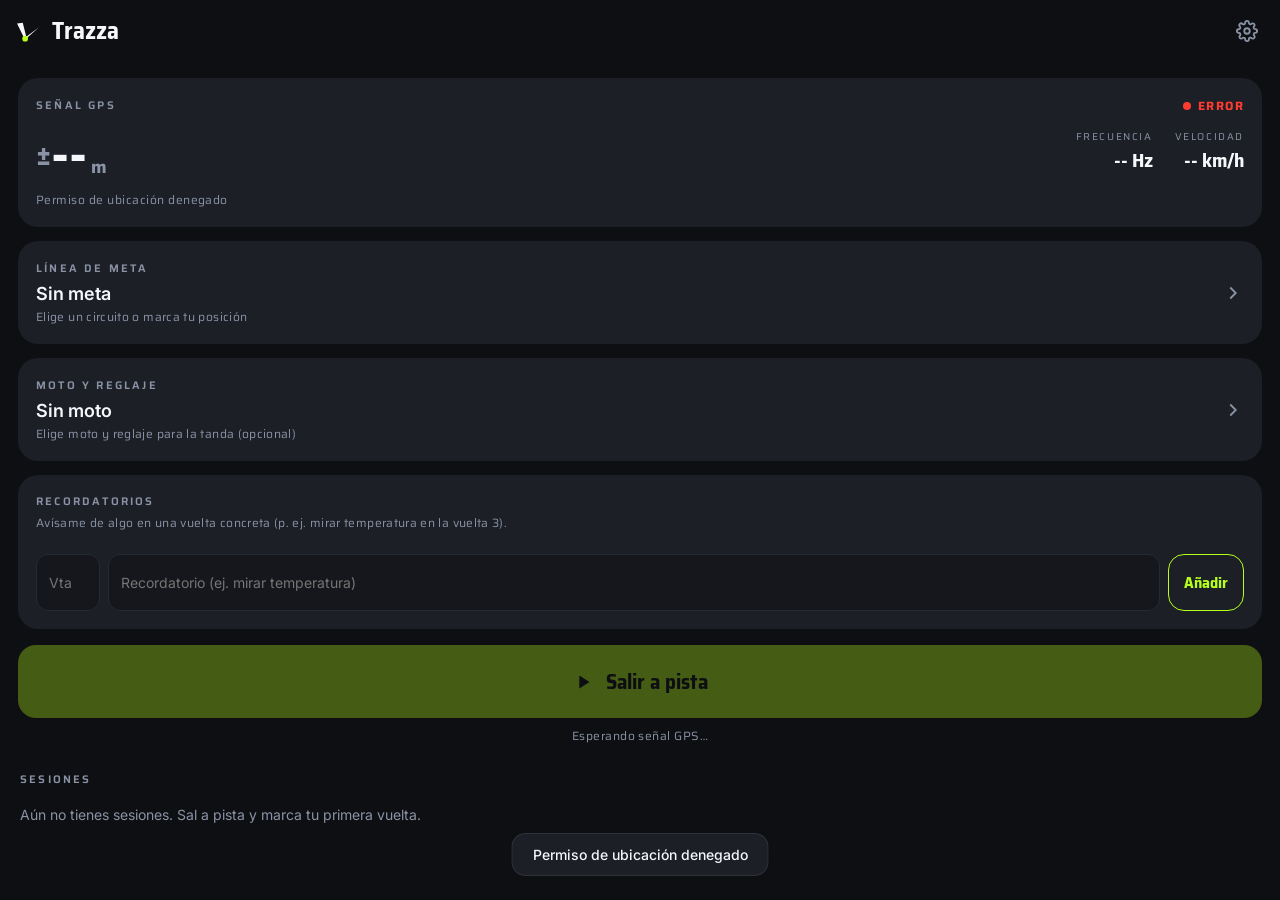
==== app/index.html @ d27d4911 "Añade visualización de inclinación en el análisis y el mapa Quinto bloque (Análisis v2, tema inclina" ====
<!DOCTYPE html>
<html lang="es">
<head>
  <meta charset="utf-8">
  <meta name="viewport" content="width=device-width, initial-scale=1, viewport-fit=cover, maximum-scale=1, user-scalable=no">
  <meta name="theme-color" content="#0E0F12">
  <title>Trazza · Cronómetro de pista</title>

  <link rel="manifest" href="manifest.webmanifest">
  <meta name="apple-mobile-web-app-capable" content="yes">
  <meta name="mobile-web-app-capable" content="yes">
  <meta name="apple-mobile-web-app-status-bar-style" content="black-translucent">
  <meta name="apple-mobile-web-app-title" content="Trazza">
  <link rel="apple-touch-icon" href="icons/icon-180.png">
  <link rel="icon" type="image/svg+xml" href="icons/icon.svg">

  <link rel="preconnect" href="https://fonts.googleapis.com">
  <link rel="preconnect" href="https://fonts.gstatic.com" crossorigin>
  <link href="https://fonts.googleapis.com/css2?family=Saira:wght@400;500;600;700;800&family=Saira+Semi+Condensed:wght@600;700;800&family=Inter:wght@400;500;600;700&display=swap" rel="stylesheet">

  <link rel="stylesheet" href="app.css?v=20261111e">
</head>
<body>

<!-- ===================== INICIO ===================== -->
<section id="screen-home" class="screen active">
  <header class="appbar">
    <div class="brand">
      <svg width="28" height="28" viewBox="0 0 128 128"><path d="M14 30 L50 104 L122 40 L116 46 L56 90 L40 26 Z" fill="#F5F7FA"></path><circle cx="51" cy="99" r="13" fill="#B6FF1A"></circle></svg>
      <span class="brand-name">Trazza</span>
    </div>
    <button class="icon-btn" id="btn-settings" aria-label="Ajustes">
      <svg width="22" height="22" viewBox="0 0 24 24" fill="none" stroke="#8A93A6" stroke-width="2"><circle cx="12" cy="12" r="3"></circle><path d="M19.4 15a1.65 1.65 0 0 0 .33 1.82l.06.06a2 2 0 1 1-2.83 2.83l-.06-.06a1.65 1.65 0 0 0-1.82-.33 1.65 1.65 0 0 0-1 1.51V21a2 2 0 0 1-4 0v-.09A1.65 1.65 0 0 0 9 19.4a1.65 1.65 0 0 0-1.82.33l-.06.06a2 2 0 1 1-2.83-2.83l.06-.06a1.65 1.65 0 0 0 .33-1.82 1.65 1.65 0 0 0-1.51-1H3a2 2 0 0 1 0-4h.09A1.65 1.65 0 0 0 4.6 9a1.65 1.65 0 0 0-.33-1.82l-.06-.06a2 2 0 1 1 2.83-2.83l.06.06a1.65 1.65 0 0 0 1.82.33H9a1.65 1.65 0 0 0 1-1.51V3a2 2 0 0 1 4 0v.09a1.65 1.65 0 0 0 1 1.51 1.65 1.65 0 0 0 1.82-.33l.06-.06a2 2 0 1 1 2.83 2.83l-.06.06a1.65 1.65 0 0 0-.33 1.82V9a1.65 1.65 0 0 0 1.51 1H21a2 2 0 0 1 0 4h-.09a1.65 1.65 0 0 0-1.51 1z"></path></svg>
    </button>
  </header>

  <div class="scroll">
    <!-- Estado GPS -->
    <button class="card gps-card" id="gps-card">
      <div class="card-head">
        <span class="kicker">Señal GPS</span>
        <span class="fixpill" id="gps-pill"><i class="dot"></i><span id="gps-pill-text">SIN FIX</span></span>
      </div>
      <div class="gps-main">
        <div class="gps-acc"><span id="gps-acc">--</span><em>m</em></div>
        <div class="gps-sub">
          <div><span class="k">Frecuencia</span><span class="v" id="gps-hz">-- Hz</span></div>
          <div><span class="k">Velocidad</span><span class="v" id="gps-spd">-- km/h</span></div>
        </div>
      </div>
      <div class="gps-hint" id="gps-hint">Toca para activar la ubicación</div>
    </button>

    <!-- Meta -->
    <button class="card row-card" id="meta-card">
      <div>
        <span class="kicker">Línea de meta</span>
        <div class="row-title" id="meta-name">Sin meta</div>
        <div class="row-sub" id="meta-sub">Elige un circuito o marca tu posición</div>
      </div>
      <svg class="chev" width="22" height="22" viewBox="0 0 24 24" fill="none" stroke="#8A93A6" stroke-width="2"><path d="M9 6l6 6-6 6"/></svg>
    </button>

    <!-- Moto y reglaje (pre-tanda) -->
    <button class="card row-card" id="bike-card">
      <div>
        <span class="kicker">Moto y reglaje</span>
        <div class="row-title" id="bike-card-name">Sin moto</div>
        <div class="row-sub" id="bike-card-sub">Elige moto y reglaje para la tanda (opcional)</div>
      </div>
      <svg class="chev" width="22" height="22" viewBox="0 0 24 24" fill="none" stroke="#8A93A6" stroke-width="2"><path d="M9 6l6 6-6 6"/></svg>
    </button>

    <!-- Recordatorios -->
    <div class="card rem-card">
      <div class="card-head">
        <span class="kicker">Recordatorios</span>
        <span class="rem-count" id="rem-count"></span>
      </div>
      <p class="row-sub" id="rem-empty">Avísame de algo en una vuelta concreta (p. ej. mirar temperatura en la vuelta 3).</p>
      <div id="rem-list" class="rem-list"></div>
      <div class="rem-add">
        <input type="number" id="rem-lap" min="1" max="99" inputmode="numeric" placeholder="Vta." aria-label="Vuelta" />
        <input type="text" id="rem-text" maxlength="60" placeholder="Recordatorio (ej. mirar temperatura)" aria-label="Texto del recordatorio" />
        <button class="ghost" id="rem-add-btn" type="button">Añadir</button>
      </div>
    </div>

    <!-- Arranque -->
    <button class="cta" id="btn-start" disabled>
      <svg width="22" height="22" viewBox="0 0 24 24" fill="#0E0F12"><path d="M8 5v14l11-7z"/></svg>
      <span>Salir a pista</span>
    </button>
    <div class="cta-reason" id="start-reason">Esperando señal GPS y meta…</div>

    <div class="card dash-card" id="home-dash" hidden>
      <span class="kicker">Tu resumen</span>
      <div class="dash-grid">
        <div><span class="k">Sesiones</span><span class="v" id="dash-sessions">0</span></div>
        <div><span class="k">Vueltas</span><span class="v" id="dash-laps">0</span></div>
        <div><span class="k">Km en pista</span><span class="v cyan" id="dash-km">0</span></div>
        <div><span class="k">Mejor récord</span><span class="v green" id="dash-record">--</span></div>
      </div>
    </div>

    <div class="list-head"><span class="kicker">Sesiones</span></div>
    <div id="session-list" class="stack"></div>
  </div>
</section>

<!-- ===================== META ===================== -->
<section id="screen-meta" class="screen">
  <header class="appbar">
    <button class="icon-btn" data-go="home" aria-label="Atrás">
      <svg width="22" height="22" viewBox="0 0 24 24" fill="none" stroke="#F5F7FA" stroke-width="2.2"><path d="M15 6l-6 6 6 6"/></svg>
    </button>
    <span class="appbar-title">Línea de meta</span>
    <span class="appbar-spacer"></span>
  </header>

  <div class="scroll">
    <canvas id="meta-map" class="map"></canvas>
    <div class="map-legend">
      <span><i class="lg lg-pos"></i>Tu posición</span>
      <span><i class="lg lg-fin"></i>Meta</span>
      <span><i class="lg lg-rad"></i>Radio captura</span>
    </div>

    <button class="cta" id="btn-mark-here" disabled>
      <svg width="20" height="20" viewBox="0 0 24 24" fill="none" stroke="#0E0F12" stroke-width="2"><path d="M12 21s-7-6.4-7-11a7 7 0 1 1 14 0c0 4.6-7 11-7 11z"/><circle cx="12" cy="10" r="2.5" fill="#0E0F12"/></svg>
      <span>Marcar meta en mi posición</span>
    </button>
    <div class="cta-reason" id="mark-reason">Esperando señal GPS…</div>

    <button class="ghost full" id="btn-create-circuit" style="margin-top:14px">
      <svg width="18" height="18" viewBox="0 0 24 24" fill="none" stroke="#B6FF1A" stroke-width="2"><path d="M3 17c4-1 5-9 9-9s5 8 9 7" stroke-linecap="round"/><circle cx="3" cy="17" r="1.6" fill="#B6FF1A"/></svg>
      <span>Crear circuito (grabar o punto a punto)</span>
    </button>

    <div class="divider"><span>circuitos</span></div>
    <div id="preset-list" class="stack"></div>

    <div class="divider" id="saved-divider" hidden><span>guardadas</span></div>
    <div id="saved-list" class="stack"></div>
  </div>

  <div class="dock">
    <button class="cta" id="btn-confirm-meta" disabled><span>Usar esta meta</span></button>
  </div>
</section>

<!-- ===================== CONSTRUCTOR DE CIRCUITO ===================== -->
<section id="screen-builder" class="screen">
  <header class="appbar">
    <button class="icon-btn" data-go="meta" aria-label="Atrás">
      <svg width="22" height="22" viewBox="0 0 24 24" fill="none" stroke="#F5F7FA" stroke-width="2.2"><path d="M15 6l-6 6 6 6"/></svg>
    </button>
    <span class="appbar-title">Crear circuito</span>
    <span class="appbar-spacer"></span>
  </header>

  <div class="scroll">
    <canvas id="builder-map" class="map"></canvas>
    <div class="bld-stats">
      <div><span class="k">Puntos</span><span class="v" id="bld-points">0</span></div>
      <div><span class="k">Distancia</span><span class="v" id="bld-dist">0 m</span></div>
      <div><span class="k">GPS</span><span class="v" id="bld-gps">±-- m</span></div>
    </div>

    <div class="pills wide" id="bld-mode">
      <button data-mode="record" class="on">Grabar por GPS</button>
      <button data-mode="manual">Punto a punto</button>
    </div>

    <!-- modo grabar -->
    <div id="bld-record">
      <p class="help" id="bld-record-help">Ponte en la línea de meta y dale a grabar. Da una vuelta completa y para. La app dibuja el trazado sola.</p>
      <button class="cta" id="btn-rec-toggle" disabled><span>Empezar a grabar</span></button>
    </div>

    <!-- modo punto a punto -->
    <div id="bld-manual" hidden>
      <p class="help">Fija la meta y ve pineando puntos del trazado (en boxes, andando o despacio). Cierra cuando vuelvas a la meta.</p>
      <button class="cta" id="btn-pin" disabled><span>Fijar meta aquí</span></button>
      <button class="ghost full" id="btn-undo" style="margin-top:10px" disabled><span>Deshacer último punto</span></button>
    </div>
  </div>

  <div class="dock">
    <button class="cta" id="btn-save-circuit" disabled><span>Cerrar y guardar circuito</span></button>
  </div>
</section>

<!-- ===================== HUD ===================== -->
<section id="screen-hud" class="screen hud">
  <div class="hud-reminder" id="hud-reminder" hidden role="alert"></div>
  <div class="hud-top">
    <span class="hud-lapnum" id="hud-lapnum">VUELTA 00</span>
    <span class="fixpill sm" id="hud-gps"><i class="dot"></i><span id="hud-gps-text">±-- m</span></span>
    <button class="hud-fin" id="btn-stop">FIN</button>
  </div>

  <div class="hud-body">
    <canvas id="hud-map" class="hud-map"></canvas>
    <div class="hud-block">
      <span class="kicker amber">Vuelta en curso</span>
      <div class="hero" id="hud-cur">0:00<span class="ms">.000</span></div>
    </div>

    <div class="delta" id="hud-delta">
      <span class="kicker">Delta · predictivo vs mejor</span>
      <div class="delta-num" id="hud-delta-num">--</div>
    </div>

    <div class="sectors" id="hud-sectors"></div>

    <div class="duo">
      <div class="duo-cell">
        <span class="kicker">Última</span>
        <div class="duo-num" id="hud-last">--</div>
      </div>
      <div class="duo-cell best">
        <span class="kicker green">Mejor</span>
        <div class="duo-num green" id="hud-best">--</div>
      </div>
    </div>

    <div class="hud-fill"></div>

    <div class="telemetry" id="hud-telemetry" hidden>
      <div class="tl-cell">
        <span class="kicker">Inclinación</span>
        <div class="tl-num"><span id="hud-lean">0</span><em>°</em></div>
        <span class="tl-side" id="hud-lean-side">—</span>
      </div>
      <div class="tl-cell">
        <span class="kicker cyan">Fuerza G</span>
        <div class="tl-num"><span id="hud-g">0.0</span><em>g</em></div>
        <span class="tl-side">lateral + frenada</span>
      </div>
    </div>

    <div class="speed">
      <div class="speed-now"><span id="hud-spd">0</span><em id="hud-spd-unit">KM/H</em></div>
      <div class="speed-max"><span class="kicker">Máx</span><div id="hud-spdmax">0</div></div>
    </div>
  </div>

  <!-- MODO TRACK (horizontal): info mínima + delta a pantalla completa -->
  <div id="track-mode">
    <div class="tk-bar">
      <div class="tk-stats">
        <div><span class="k">Vueltas</span><b id="tk-laps">0</b></div>
        <div><span class="k">Tanda</span><b id="tk-elapsed">0:00</b></div>
        <div><span class="k">Anterior</span><b id="tk-last">--</b></div>
        <div><span class="k">Mejor</span><b id="tk-best">--</b></div>
      </div>
      <button class="tk-fin" id="tk-stop">FIN</button>
    </div>
    <div class="tk-cur" id="tk-cur">0:00.0</div>
    <div class="tk-delta" id="tk-delta">—</div>
    <div class="tk-deltak" id="tk-deltak">vs vuelta rápida</div>
  </div>
</section>

<!-- ===================== RESUMEN ===================== -->
<section id="screen-summary" class="screen">
  <header class="appbar">
    <button class="icon-btn" data-go="home" aria-label="Atrás">
      <svg width="22" height="22" viewBox="0 0 24 24" fill="none" stroke="#F5F7FA" stroke-width="2.2"><path d="M15 6l-6 6 6 6"/></svg>
    </button>
    <span class="appbar-title" id="sum-title">Sesión</span>
    <button class="icon-btn" id="btn-del-session" aria-label="Borrar">
      <svg width="20" height="20" viewBox="0 0 24 24" fill="none" stroke="#FF3B30" stroke-width="2"><path d="M3 6h18M8 6V4h8v2M6 6l1 14h10l1-14"/></svg>
    </button>
  </header>

  <div class="scroll">
    <div class="card sum-card">
      <span class="kicker green">Mejor vuelta</span>
      <div class="sum-best" id="sum-best">--</div>
      <div class="sum-stats">
        <div><span class="k">Óptima</span><span class="v green" id="sum-opt">--</span></div>
        <div><span class="k">Media</span><span class="v" id="sum-avg">--</span></div>
        <div><span class="k">Vueltas</span><span class="v" id="sum-count">0</span></div>
        <div><span class="k">V. máx</span><span class="v" id="sum-vmax">--</span></div>
      </div>
      <div class="opt-note">Óptima = suma de tus mejores sectores</div>
    </div>

    <div class="card imu-card" id="sum-imu" hidden>
      <div class="imu-cell">
        <span class="kicker">Inclinación máx</span>
        <div class="imu-num" id="sum-lean">--</div>
        <div class="imu-sub" id="sum-lean-lr">--</div>
      </div>
      <div class="imu-cell">
        <span class="kicker cyan">G máx (lat+fren)</span>
        <div class="imu-num cyan" id="sum-g">--</div>
        <div class="imu-sub">del acelerómetro del móvil</div>
      </div>
    </div>

    <div class="record" id="sum-record" hidden></div>

    <button class="cta analyze" id="btn-analyze">
      <svg width="20" height="20" viewBox="0 0 24 24" fill="none" stroke="#0E0F12" stroke-width="2.2"><path d="M4 19V5M4 19h16M8 15l4-5 3 3 4-6" stroke-linecap="round" stroke-linejoin="round"/></svg>
      <span>Analizar tanda</span>
    </button>

    <div class="pills sm" id="sum-colormode" hidden>
      <button data-cm="spd" class="on">Velocidad</button>
      <button data-cm="lean">Inclinación</button>
    </div>
    <div class="map-wrap">
      <canvas id="sum-map" class="map"></canvas>
      <div class="map-zoom">
        <button id="zoom-in" aria-label="Acercar">＋</button>
        <button id="zoom-out" aria-label="Alejar">－</button>
        <button id="zoom-reset" aria-label="Restablecer">⟲</button>
      </div>
    </div>
    <div class="map-legend" id="sum-legend">
      <span><i class="lg" style="background:#FF3B30"></i>Lento</span>
      <span><i class="lg" style="background:#FF9E1B"></i>Medio</span>
      <span><i class="lg" style="background:#1FE0C8"></i>Rápido</span>
      <span><i class="lg" style="background:rgba(138,147,166,.5)"></i>Resto</span>
    </div>

    <div class="laps-head"><span class="kicker">Vuelta</span><span class="kicker">Tiempo · Δ</span></div>
    <div id="sum-laps" class="stack tight"></div>

    <div class="export">
      <button class="ghost" id="btn-csv">
        <svg width="18" height="18" viewBox="0 0 24 24" fill="none" stroke="#B6FF1A" stroke-width="2"><path d="M12 3v12M7 10l5 5 5-5M5 21h14"/></svg>
        <span>Vueltas CSV</span>
      </button>
      <button class="ghost cyan" id="btn-gpx">
        <svg width="18" height="18" viewBox="0 0 24 24" fill="none" stroke="#1FE0C8" stroke-width="2"><path d="M12 3v12M7 10l5 5 5-5M5 21h14"/></svg>
        <span>Track GPX</span>
      </button>
    </div>
  </div>
</section>

<!-- ===================== GARAJE ===================== -->
<section id="screen-garage" class="screen">
  <header class="appbar">
    <button class="icon-btn" data-go="home" aria-label="Atrás">
      <svg width="22" height="22" viewBox="0 0 24 24" fill="none" stroke="#F5F7FA" stroke-width="2.2"><path d="M15 6l-6 6 6 6"/></svg>
    </button>
    <span class="appbar-title">Garaje</span>
    <span class="appbar-spacer"></span>
  </header>
  <div class="scroll">
    <p class="help" id="garage-empty" hidden>Aún no tienes motos. Añade la tuya para llevar el mantenimiento por horas de motor y tus reglajes.</p>
    <div id="bike-list" class="stack"></div>
    <button class="cta" id="btn-add-bike" style="margin-top:14px">
      <svg width="20" height="20" viewBox="0 0 24 24" fill="none" stroke="#0E0F12" stroke-width="2.2"><path d="M12 5v14M5 12h14" stroke-linecap="round"/></svg>
      <span>Añadir moto</span>
    </button>
  </div>
</section>

<!-- ===================== MOTO (detalle) ===================== -->
<section id="screen-bike" class="screen">
  <header class="appbar">
    <button class="icon-btn" id="bike-back" aria-label="Atrás">
      <svg width="22" height="22" viewBox="0 0 24 24" fill="none" stroke="#F5F7FA" stroke-width="2.2"><path d="M15 6l-6 6 6 6"/></svg>
    </button>
    <span class="appbar-title" id="bike-title">Moto</span>
    <button class="icon-btn" id="bike-edit" aria-label="Editar">
      <svg width="20" height="20" viewBox="0 0 24 24" fill="none" stroke="#8A93A6" stroke-width="2"><path d="M12 20h9M16.5 3.5a2.1 2.1 0 0 1 3 3L7 19l-4 1 1-4z"/></svg>
    </button>
  </header>
  <div class="scroll">
    <div class="card">
      <div class="row-title" id="bike-name2">—</div>
      <div class="row-sub" id="bike-specs">—</div>
      <div class="sum-stats" style="margin-top:12px">
        <div><span class="k">Horas de motor</span><span class="v cyan" id="bike-hours">0 h</span></div>
        <div><span class="k">Mantenimiento</span><span class="v" id="bike-maint-count">—</span></div>
      </div>
    </div>

    <button class="cta analyze" id="btn-use-bike"><span>Usar esta moto en la tanda</span></button>

    <div class="list-head"><span class="kicker">Mantenimiento por horas</span></div>
    <div id="bike-maint" class="stack tight"></div>

    <div class="list-head"><span class="kicker">Reglajes</span><button class="mini-add" id="btn-add-setup">+ Añadir</button></div>
    <div id="bike-setups" class="stack tight"></div>

    <div class="list-head"><span class="kicker">Mejor tiempo por reglaje</span></div>
    <div id="bike-best" class="stack tight"></div>

    <button class="ghost full danger-ghost" id="btn-del-bike" style="margin-top:18px"><span>Borrar esta moto</span></button>
  </div>
</section>

<!-- ===================== EDITAR MOTO ===================== -->
<section id="screen-bike-edit" class="screen">
  <header class="appbar">
    <button class="icon-btn" id="bike-edit-back" aria-label="Atrás">
      <svg width="22" height="22" viewBox="0 0 24 24" fill="none" stroke="#F5F7FA" stroke-width="2.2"><path d="M15 6l-6 6 6 6"/></svg>
    </button>
    <span class="appbar-title" id="bike-edit-title">Nueva moto</span>
    <span class="appbar-spacer"></span>
  </header>
  <div class="scroll"><div id="bike-form" class="form"></div></div>
  <div class="dock"><button class="cta" id="btn-save-bike"><span>Guardar moto</span></button></div>
</section>

<!-- ===================== EDITAR REGLAJE ===================== -->
<section id="screen-setup-edit" class="screen">
  <header class="appbar">
    <button class="icon-btn" id="setup-back" aria-label="Atrás">
      <svg width="22" height="22" viewBox="0 0 24 24" fill="none" stroke="#F5F7FA" stroke-width="2.2"><path d="M15 6l-6 6 6 6"/></svg>
    </button>
    <span class="appbar-title" id="setup-title">Reglaje</span>
    <button class="icon-btn" id="setup-del" aria-label="Borrar">
      <svg width="20" height="20" viewBox="0 0 24 24" fill="none" stroke="#FF3B30" stroke-width="2"><path d="M3 6h18M8 6V4h8v2M6 6l1 14h10l1-14"/></svg>
    </button>
  </header>
  <div class="scroll"><div id="setup-form" class="form"></div></div>
  <div class="dock"><button class="cta" id="btn-save-setup"><span>Guardar reglaje</span></button></div>
</section>

<!-- ===================== ANÁLISIS DE TANDA ===================== -->
<section id="screen-analysis" class="screen">
  <header class="appbar">
    <button class="icon-btn" id="an-back" aria-label="Atrás">
      <svg width="22" height="22" viewBox="0 0 24 24" fill="none" stroke="#F5F7FA" stroke-width="2.2"><path d="M15 6l-6 6 6 6"/></svg>
    </button>
    <span class="appbar-title" id="an-title">Análisis</span>
    <span class="appbar-spacer"></span>
  </header>

  <div class="scroll">
    <!-- selector de vueltas a comparar -->
    <div class="an-pick">
      <label class="an-sel"><span class="k cyan">Vuelta A</span><select id="an-a"></select></label>
      <span class="an-vs">vs</span>
      <label class="an-sel"><span class="k amber">Vuelta B</span><select id="an-b"></select></label>
    </div>

    <!-- narrativa: dónde está la vuelta -->
    <div class="card an-narr" id="an-narr"></div>

    <!-- delta por distancia (el héroe: tu delta, hecho visual) -->
    <div class="an-chart-wrap">
      <div class="an-chart-head"><span class="kicker">Delta por distancia</span><span class="an-hint">verde: A va por delante · rojo: A pierde</span></div>
      <canvas id="an-delta" class="an-chart"></canvas>
    </div>

    <!-- velocidad por distancia -->
    <div class="an-chart-wrap">
      <div class="an-chart-head"><span class="kicker">Velocidad por distancia</span>
        <span class="an-hint"><i class="lg" style="background:#1FE0C8"></i>A&nbsp;&nbsp;<i class="lg" style="background:#FF9E1B"></i>B</span></div>
      <canvas id="an-speed" class="an-chart"></canvas>
    </div>

    <!-- inclinación por distancia (solo si la tanda registró sensores) -->
    <div class="an-chart-wrap" id="an-lean-wrap" hidden>
      <div class="an-chart-head"><span class="kicker">Inclinación por distancia</span>
        <span class="an-hint">IZQ ·/· DER · del IMU del móvil</span></div>
      <canvas id="an-lean" class="an-chart"></canvas>
    </div>

    <!-- tabla de vueltas y sectores -->
    <div class="laps-head"><span class="kicker">Vueltas y sectores</span><span class="kicker">Tiempo · Δ</span></div>
    <div id="an-laps" class="stack tight"></div>

    <p class="foot" id="an-honesty">GPS del móvil ≈1 Hz: trabajamos en <b>décimas, no centésimas</b>. Las gráficas van por <b>distancia recorrida</b> y se suavizan entre fixes.</p>
  </div>
</section>

<!-- ===================== AJUSTES ===================== -->
<section id="screen-settings" class="screen">
  <header class="appbar">
    <button class="icon-btn" data-go="home" aria-label="Atrás">
      <svg width="22" height="22" viewBox="0 0 24 24" fill="none" stroke="#F5F7FA" stroke-width="2.2"><path d="M15 6l-6 6 6 6"/></svg>
    </button>
    <span class="appbar-title">Ajustes</span>
    <span class="appbar-spacer"></span>
  </header>

  <div class="scroll">
    <div class="list-head"><span class="kicker">Meta</span></div>
    <div class="group">
      <div class="grow">
        <div><div class="g-title">Radio de captura</div><div class="g-sub">Tolerancia alrededor del punto de meta</div></div>
        <div class="stepper"><button data-step="radius" data-d="-1">−</button><span id="set-radius">30 m</span><button data-step="radius" data-d="1">+</button></div>
      </div>
      <div class="hr"></div>
      <div class="grow">
        <div><div class="g-title">Vuelta mínima</div><div class="g-sub">Ignora cruces antes de este tiempo</div></div>
        <div class="stepper"><button data-step="minlap" data-d="-1">−</button><span id="set-minlap">20 s</span><button data-step="minlap" data-d="1">+</button></div>
      </div>
      <div class="hr"></div>
      <div class="grow">
        <div><div class="g-title">Sectores</div><div class="g-sub">Tramos para tiempos parciales y vuelta óptima</div></div>
        <div class="stepper"><button data-step="sectors" data-d="-1">−</button><span id="set-sectors">3</span><button data-step="sectors" data-d="1">+</button></div>
      </div>
    </div>

    <div class="list-head"><span class="kicker">Unidades</span></div>
    <div class="group">
      <div class="grow">
        <div class="g-title">Velocidad</div>
        <div class="pills" id="units"><button data-units="kmh" class="on">km/h</button><button data-units="mph">mph</button></div>
      </div>
    </div>

    <div class="list-head"><span class="kicker">Avisos</span></div>
    <div class="group">
      <div class="grow"><div class="g-title">Aviso sonoro de vuelta</div><button class="sw on" data-toggle="sound"><i></i></button></div>
      <div class="hr"></div>
      <div class="grow"><div class="g-title">Vibración háptica</div><button class="sw on" data-toggle="haptic"><i></i></button></div>
      <div class="hr"></div>
      <div class="grow"><div class="g-title">Pantalla siempre encendida</div><button class="sw on" data-toggle="wakelock"><i></i></button></div>
    </div>

    <div class="list-head"><span class="kicker">Sensores</span></div>
    <div class="group">
      <div class="grow">
        <div><div class="g-title">Inclinación y fuerzas G</div><div class="g-sub">Usa el acelerómetro y giroscopio del móvil. Se calibra al salir a pista (moto recta). Décimas de grado orientativas, no de telemetría profesional.</div></div>
        <button class="sw" data-toggle="imu"><i></i></button>
      </div>
    </div>

    <div class="list-head"><span class="kicker">Pruebas</span></div>
    <div class="group">
      <div class="grow">
        <div><div class="g-title">Modo demo (GPS simulado)</div><div class="g-sub">Da vueltas solo. Se apaga al recargar.</div></div>
        <button class="sw" data-toggle="sim"><i></i></button>
      </div>
    </div>

    <div class="list-head"><span class="kicker">Datos</span></div>
    <div class="group">
      <div class="grow clickable" id="btn-clear">
        <div><div class="g-title danger">Borrar todas las sesiones</div><div class="g-sub">No se puede deshacer</div></div>
        <svg width="20" height="20" viewBox="0 0 24 24" fill="none" stroke="#8A93A6" stroke-width="2"><path d="M9 6l6 6-6 6"/></svg>
      </div>
      <div class="grow clickable" id="btn-clear-records">
        <div><div class="g-title danger">Borrar récords de circuito</div><div class="g-sub">Restablece tus mejores marcas (PB)</div></div>
        <svg width="20" height="20" viewBox="0 0 24 24" fill="none" stroke="#8A93A6" stroke-width="2"><path d="M9 6l6 6-6 6"/></svg>
      </div>
    </div>

    <p class="foot">Trazza MVP · GPS del móvil ≈1 Hz · precisión a nivel de décimas</p>
  </div>
</section>

<div id="toast" class="toast"></div>

<script src="detect.js?v=20261111e"></script>
<script src="analyze.js?v=20261111e"></script>
<script src="sensors.js?v=20261111e"></script>
<script src="garage.js?v=20261111e"></script>
<script src="cartagena-track.js?v=20261111e"></script>
<script src="sim.js?v=20261111e"></script>
<script src="app.js?v=20261111e"></script>
</body>
</html>
---- app/app.css ----
/* ===================== Trazza — estilos (rediseño function-first) ===================== */
:root{
  --asfalto:#0E0F12; --grafito:#1C1F26; --grafito-2:#15171c; --linea:#262A33;
  --hiviz:#B6FF1A; --hiviz-dim:#7fb814; --cian:#1FE0C8; --ambar:#FF9E1B;
  --rojo:#FF3B30; --blanco:#F5F7FA; --niebla:#8A93A6;
  --display:'Saira Semi Condensed','Saira','Arial Narrow',system-ui,sans-serif;
  --num:'Saira','DIN Alternate','Roboto Condensed',system-ui,sans-serif;
  --ui:'Inter',system-ui,-apple-system,'Segoe UI',Roboto,sans-serif;
}
*{box-sizing:border-box;-webkit-tap-highlight-color:transparent;}
html,body{margin:0;height:100%;}
body{background:var(--asfalto);color:var(--blanco);font-family:var(--ui);overflow:hidden;
  -webkit-user-select:none;user-select:none;overscroll-behavior:none;}
::selection{background:var(--hiviz);color:var(--asfalto);}
button{font-family:inherit;cursor:pointer;border:none;background:none;color:inherit;padding:0;}
[hidden]{display:none!important;}   /* el atributo hidden siempre gana sobre display:flex/block */

/* layout base */
.screen{position:fixed;inset:0;display:none;flex-direction:column;
  padding-top:env(safe-area-inset-top);}
.screen.active{display:flex;}
.scroll{flex:1;overflow-y:auto;-webkit-overflow-scrolling:touch;padding:6px 18px 32px;}

/* appbar */
.appbar{display:flex;align-items:center;justify-content:space-between;padding:12px 14px 8px;gap:8px;}
.appbar-title{font-family:var(--display);font-weight:700;font-size:22px;}
.appbar-spacer{width:38px;}
.brand{display:flex;align-items:center;gap:10px;}
.brand-name{font-family:var(--display);font-weight:700;font-size:24px;}
.icon-btn{width:38px;height:38px;display:flex;align-items:center;justify-content:center;border-radius:11px;}
.icon-btn:active{background:var(--grafito);}

/* kickers / labels */
.kicker{font-family:var(--num);font-weight:600;font-size:11px;letter-spacing:.2em;text-transform:uppercase;color:var(--niebla);}
.kicker.green{color:var(--hiviz);} .kicker.amber{color:var(--ambar);}
.list-head{margin:22px 2px 10px;}

/* cards */
.card{display:block;width:100%;text-align:left;background:var(--grafito);border-radius:20px;padding:18px;margin-top:14px;}
.card:active{filter:brightness(1.12);}
.card-head{display:flex;align-items:center;justify-content:space-between;}

/* gps card */
.fixpill{display:flex;align-items:center;gap:7px;font-family:var(--num);font-weight:700;font-size:12px;letter-spacing:.12em;color:var(--niebla);}
.fixpill .dot{width:8px;height:8px;border-radius:50%;background:var(--niebla);}
.fixpill.ok{color:var(--hiviz);} .fixpill.ok .dot{background:var(--hiviz);}
.fixpill.wait{color:var(--ambar);} .fixpill.wait .dot{background:var(--ambar);animation:pulse 1s infinite;}
.fixpill.bad{color:var(--rojo);} .fixpill.bad .dot{background:var(--rojo);}
@keyframes pulse{50%{opacity:.3;}}
.gps-main{display:flex;align-items:flex-end;justify-content:space-between;margin-top:14px;}
.gps-acc{font-family:var(--display);font-weight:700;font-size:54px;line-height:.8;font-variant-numeric:tabular-nums;}
.gps-acc::before{content:"±";color:var(--niebla);font-size:30px;vertical-align:8px;}
.gps-acc em{font-style:normal;font-family:var(--num);font-size:18px;color:var(--niebla);margin-left:4px;}
.gps-sub{display:flex;gap:22px;text-align:right;}
.gps-sub .k{display:block;font-family:var(--num);font-size:10px;letter-spacing:.16em;text-transform:uppercase;color:var(--niebla);}
.gps-sub .v{font-family:var(--display);font-weight:700;font-size:20px;font-variant-numeric:tabular-nums;}
.gps-hint{margin-top:14px;font-family:var(--num);font-size:12px;letter-spacing:.04em;color:var(--niebla);}

/* row card (meta) */
.row-card{display:flex;align-items:center;justify-content:space-between;gap:12px;}
.row-title{font-weight:600;font-size:18px;margin-top:6px;}
.row-sub{font-family:var(--num);font-size:12px;color:var(--niebla);margin-top:3px;letter-spacing:.03em;}
.chev{flex:none;}

/* CTA */
.cta{width:100%;background:var(--hiviz);border-radius:18px;padding:20px;margin-top:16px;
  display:flex;align-items:center;justify-content:center;gap:12px;
  font-family:var(--display);font-weight:700;font-size:21px;color:var(--asfalto);}
.cta:active{filter:brightness(.92);}
.cta:disabled{opacity:.32;}
.cta-reason{text-align:center;font-family:var(--num);font-size:12px;color:var(--niebla);margin-top:8px;letter-spacing:.04em;}
.ghost{flex:1;border:1.6px solid var(--hiviz);border-radius:16px;padding:15px;display:flex;align-items:center;justify-content:center;gap:9px;
  font-family:var(--display);font-weight:700;font-size:16px;color:var(--hiviz);}
.ghost.cyan{border-color:var(--cian);color:var(--cian);}
.ghost:active{background:rgba(182,255,26,.08);}

/* sessions list */
.stack{display:flex;flex-direction:column;gap:10px;}
.stack.tight{gap:7px;}
.sess{background:var(--grafito);border-radius:16px;padding:15px 16px;}
.sess:active{filter:brightness(1.15);}
.sess .top{display:flex;align-items:center;justify-content:space-between;}
.sess .nm{font-weight:600;font-size:16px;}
.sess .dt{font-family:var(--num);font-size:12px;letter-spacing:.08em;color:var(--niebla);}
.sess .st{display:flex;gap:18px;margin-top:10px;}
.sess .st .k{font-family:var(--num);font-size:10px;letter-spacing:.18em;text-transform:uppercase;color:var(--niebla);}
.sess .st .v{font-family:var(--display);font-weight:700;font-size:21px;line-height:1;font-variant-numeric:tabular-nums;}
.sess .st .v.green{color:var(--hiviz);}
.empty{color:var(--niebla);font-size:14px;line-height:1.5;padding:6px 2px;}

/* map canvas */
.map-wrap{position:relative;margin-top:14px;}
.map{width:100%;height:230px;background:var(--grafito-2);border-radius:18px;display:block;border:1px solid var(--linea);touch-action:none;cursor:grab;}
.map:active{cursor:grabbing;}
.map-zoom{position:absolute;right:10px;bottom:10px;display:flex;flex-direction:column;gap:6px;}
.map-zoom button{width:34px;height:34px;border-radius:10px;border:1px solid var(--linea);background:rgba(20,22,28,.82);color:var(--blanco);font-family:var(--num);font-size:18px;font-weight:700;line-height:1;display:flex;align-items:center;justify-content:center;cursor:pointer;-webkit-backdrop-filter:blur(4px);backdrop-filter:blur(4px);}
.map-zoom button:active{background:var(--hiviz);color:#0c0d10;border-color:var(--hiviz);}
.map-legend{display:flex;gap:16px;margin-top:10px;padding:0 2px;flex-wrap:wrap;}
.map-legend span{display:flex;align-items:center;gap:6px;font-family:var(--num);font-size:11px;letter-spacing:.06em;color:var(--niebla);}

/* recordatorios */
.rem-card{margin-top:14px;}
.rem-card .rem-count{font-family:var(--num);font-size:12px;color:var(--niebla);}
.rem-list{display:flex;flex-direction:column;gap:8px;margin:10px 0 4px;}
.rem-list:empty{margin:0;}
.rem-item{display:flex;align-items:center;gap:10px;background:var(--grafito-2);border:1px solid var(--linea);border-radius:12px;padding:9px 12px;}
.rem-item .lap{flex:0 0 auto;min-width:30px;text-align:center;font-family:var(--display);font-weight:700;color:var(--hiviz);background:rgba(182,255,26,.12);border-radius:8px;padding:3px 7px;font-size:14px;}
.rem-item .tx{flex:1;color:var(--blanco);font-size:14px;overflow:hidden;text-overflow:ellipsis;}
.rem-item .del{flex:0 0 auto;background:none;border:none;color:var(--niebla);font-size:18px;cursor:pointer;line-height:1;padding:2px 4px;}
.rem-add{display:flex;gap:8px;margin-top:10px;}
.rem-add input{background:var(--grafito-2);border:1px solid var(--linea);border-radius:12px;color:var(--blanco);padding:11px 12px;font-family:var(--ui);font-size:14px;}
.rem-add input#rem-lap{width:64px;text-align:center;}
.rem-add input#rem-text{flex:1;min-width:0;}
.rem-add input:focus{outline:none;border-color:var(--hiviz);}
.rem-add .ghost{flex:0 0 auto;}

/* aviso de recordatorio en el HUD */
.hud-reminder{position:absolute;top:64px;left:14px;right:14px;z-index:30;background:var(--ambar);color:#0E0F12;border-radius:16px;padding:13px 16px;box-shadow:0 8px 26px rgba(0,0,0,.45);display:flex;flex-direction:column;gap:3px;animation:remPop .25s ease;}
.hud-reminder .rk{font-family:var(--num);font-weight:700;font-size:11px;letter-spacing:.1em;opacity:.8;}
.hud-reminder .rt{font-family:var(--display);font-weight:700;font-size:21px;line-height:1.1;}
.hud-reminder .rx{position:absolute;top:8px;right:12px;font-size:18px;opacity:.7;}
@keyframes remPop{from{transform:translateY(-12px);opacity:0;}to{transform:translateY(0);opacity:1;}}

/* récord del circuito (PB) */
.record{display:flex;align-items:baseline;gap:10px;margin-top:12px;padding:12px 16px;border-radius:16px;background:var(--grafito);border:1px solid var(--linea);flex-wrap:wrap;}
.record .tag{font-family:var(--num);font-size:11px;letter-spacing:.08em;color:var(--niebla);}
.record .t{font-family:var(--display);font-weight:700;font-size:22px;color:var(--blanco);font-variant-numeric:tabular-nums;}
.record .d{font-family:var(--num);font-size:12px;color:var(--niebla);}
.record.new{background:rgba(182,255,26,.12);border-color:rgba(182,255,26,.45);}
.record.new .tag{color:var(--hiviz);font-weight:700;}
.record.new .t{color:var(--hiviz);}
.lg{width:10px;height:10px;border-radius:50%;}
.lg-pos{background:var(--blanco);} .lg-fin{background:var(--hiviz);} .lg-rad{background:transparent;border:1.5px solid var(--cian);}

/* divider */
.divider{display:flex;align-items:center;gap:14px;margin:24px 0 12px;}
.divider::before,.divider::after{content:"";flex:1;height:1px;background:var(--linea);}
.divider span{font-family:var(--num);font-weight:600;font-size:11px;letter-spacing:.2em;text-transform:uppercase;color:var(--niebla);}

/* presets */
.preset{display:flex;align-items:center;justify-content:space-between;background:var(--grafito);border-radius:14px;padding:15px 16px;border:1.5px solid transparent;}
.preset.sel{border-color:var(--hiviz);}
.preset .nm{font-weight:600;font-size:16px;}
.preset .sub{font-family:var(--num);font-size:12px;letter-spacing:.06em;color:var(--niebla);margin-top:2px;}
.preset .tick{color:var(--hiviz);opacity:0;}
.preset.sel .tick{opacity:1;}
.mini-del{width:30px;height:30px;border-radius:9px;background:var(--asfalto);color:var(--niebla);font-size:14px;flex:none;}
.mini-del:active{background:#000;color:var(--rojo);}

/* ===== MODO TRACK (horizontal) ===== */
#track-mode{display:none;}
.tk-bar{display:flex;align-items:center;justify-content:space-between;gap:12px;padding:10px 18px;}
.tk-stats{display:flex;gap:clamp(16px,4vw,42px);}
.tk-stats .k{display:block;font-family:var(--num);font-size:clamp(9px,1.6vw,12px);letter-spacing:.12em;text-transform:uppercase;color:rgba(255,255,255,.65);}
.tk-stats b{font-family:var(--display);font-weight:700;font-size:clamp(15px,3vw,26px);font-variant-numeric:tabular-nums;color:#fff;}
.tk-fin{flex:0 0 auto;background:rgba(0,0,0,.28);border:1.5px solid rgba(255,255,255,.55);color:#fff;font-family:var(--num);font-weight:700;letter-spacing:.1em;font-size:clamp(13px,2.4vw,18px);padding:8px 18px;border-radius:12px;}
.tk-cur{text-align:center;font-family:var(--display);font-weight:700;font-variant-numeric:tabular-nums;font-size:clamp(34px,9vh,72px);line-height:1;color:#fff;margin-top:2px;}
.tk-delta{flex:1;display:flex;align-items:center;justify-content:center;font-family:var(--display);font-weight:800;font-variant-numeric:tabular-nums;font-size:clamp(56px,26vh,200px);line-height:.9;color:#fff;letter-spacing:-.02em;}
.tk-deltak{text-align:center;font-family:var(--num);font-size:clamp(11px,2vh,16px);letter-spacing:.18em;text-transform:uppercase;color:rgba(255,255,255,.7);padding-bottom:12px;}
/* colores a pantalla completa: tinte de fondo + tiempo y delta en verde/rojo */
#track-mode{background:var(--asfalto);}
#track-mode.faster{background:#10401f;}
#track-mode.slower{background:#401512;}
#track-mode.faster .tk-cur,#track-mode.faster .tk-delta{color:#4be07a;}
#track-mode.slower .tk-cur,#track-mode.slower .tk-delta{color:#ff5b4e;}
#track-mode.faster .tk-fin,#track-mode.slower .tk-fin{border-color:rgba(255,255,255,.8);}

@media (orientation:landscape){
  #screen-hud.active .hud-top, #screen-hud.active .hud-body{display:none;}
  #screen-hud.active #track-mode{display:flex;flex-direction:column;height:100%;width:100%;
    padding-left:env(safe-area-inset-left);padding-right:env(safe-area-inset-right);padding-bottom:env(safe-area-inset-bottom);}
  /* el aviso de recordatorio, en horizontal, no tapa el tiempo */
  #screen-hud.active .hud-reminder{top:auto;bottom:10px;left:auto;right:14px;max-width:46%;}
}

/* constructor de circuito */
.ghost.full{width:100%;}
.bld-stats{display:flex;gap:22px;margin-top:12px;padding:0 2px;}
.bld-stats .k{display:block;font-family:var(--num);font-size:10px;letter-spacing:.16em;text-transform:uppercase;color:var(--niebla);}
.bld-stats .v{font-family:var(--display);font-weight:700;font-size:20px;font-variant-numeric:tabular-nums;}
.pills.wide{margin-top:16px;}
.pills.wide button{flex:1;text-align:center;padding:10px 0;}
.help{color:var(--niebla);font-size:13px;line-height:1.5;margin:16px 2px;}
.rec-on{background:var(--rojo) !important;color:#fff !important;}

/* dock (bottom fixed action) */
.dock{padding:12px 18px calc(env(safe-area-inset-bottom) + 14px);background:linear-gradient(to top,var(--asfalto) 60%,transparent);}
.dock .cta{margin-top:0;}

/* ===================== HUD ===================== */
.screen.hud{background:var(--asfalto);}
.hud-top{display:flex;align-items:center;gap:10px;padding:10px 16px 4px;}
.hud-lapnum{font-family:var(--num);font-weight:700;font-size:13px;letter-spacing:.18em;color:var(--niebla);}
.fixpill.sm{font-size:11px;margin-left:auto;}
.hud-fin{border:1.6px solid var(--rojo);color:var(--rojo);border-radius:999px;padding:8px 18px;font-family:var(--num);font-weight:700;font-size:13px;letter-spacing:.16em;}
.hud-fin:active{background:rgba(255,59,48,.12);}

.hud-body{flex:1;display:flex;flex-direction:column;padding:10px 20px calc(env(safe-area-inset-bottom) + 16px);}
.hud-map{width:100%;height:104px;background:var(--grafito-2);border-radius:14px;display:block;border:1px solid var(--linea);}
.hud-block{margin-top:10px;}
.hero{font-family:var(--display);font-weight:700;font-size:68px;line-height:.86;letter-spacing:-.02em;font-variant-numeric:tabular-nums;margin-top:2px;}
.hero .ms{color:var(--niebla);}

.delta{margin-top:16px;background:var(--grafito);border-radius:20px;padding:14px 18px;transition:background .15s;}
.delta.good{background:rgba(182,255,26,.12);} .delta.bad{background:rgba(255,59,48,.12);}
.delta-num{font-family:var(--display);font-weight:700;font-size:50px;line-height:.85;font-variant-numeric:tabular-nums;color:var(--niebla);margin-top:4px;}
.delta-num.good{color:var(--hiviz);} .delta-num.bad{color:var(--rojo);}

/* sectores HUD */
.sectors{display:flex;gap:8px;margin-top:12px;}
.sectors .sec{flex:1;background:var(--grafito);border-radius:13px;padding:9px 6px;text-align:center;border:1.5px solid transparent;}
.sectors .sec.cur{border-color:var(--ambar);}
.sectors .sec .sl{display:block;font-family:var(--num);font-weight:600;font-size:10px;letter-spacing:.16em;color:var(--niebla);}
.sectors .sec .sd{font-family:var(--display);font-weight:700;font-size:22px;font-variant-numeric:tabular-nums;color:var(--blanco);}
.sectors .sec.good .sd{color:var(--hiviz);}
.sectors .sec.warn .sd{color:var(--ambar);}
.sectors .sec.bad .sd{color:var(--rojo);}

.duo{display:flex;gap:12px;margin-top:14px;}
.duo-cell{flex:1;background:var(--grafito);border-radius:16px;padding:14px 16px;}
.duo-cell.best{border:1px solid rgba(182,255,26,.35);}
.duo-num{font-family:var(--display);font-weight:700;font-size:32px;line-height:1;font-variant-numeric:tabular-nums;margin-top:6px;}
.duo-num.green{color:var(--hiviz);}

.hud-fill{flex:1;min-height:12px;}
.speed{display:flex;align-items:flex-end;justify-content:space-between;padding-top:16px;border-top:1px solid var(--linea);}
.speed-now{display:flex;align-items:baseline;gap:9px;}
.speed-now span{font-family:var(--display);font-weight:700;font-size:72px;line-height:.8;color:var(--cian);font-variant-numeric:tabular-nums;}
.speed-now em{font-style:normal;font-family:var(--num);font-weight:600;font-size:14px;letter-spacing:.12em;color:var(--cian);}
.speed-max{text-align:right;}
.speed-max div{font-family:var(--display);font-weight:700;font-size:28px;line-height:1;font-variant-numeric:tabular-nums;margin-top:2px;}

.screen.hud.flash{animation:flash .6s ease;}
@keyframes flash{0%{background:var(--hiviz);}100%{background:var(--asfalto);}}

/* ===================== Resumen ===================== */
.sum-card{margin-top:14px;}
.sum-best{font-family:var(--display);font-weight:700;font-size:58px;line-height:.85;color:var(--hiviz);font-variant-numeric:tabular-nums;margin-top:4px;}
.sum-stats{display:flex;gap:26px;margin-top:16px;}
.sum-stats .k{display:block;font-family:var(--num);font-size:10px;letter-spacing:.16em;text-transform:uppercase;color:var(--niebla);}
.sum-stats .v{font-family:var(--display);font-weight:700;font-size:22px;font-variant-numeric:tabular-nums;}
.opt-note{font-family:var(--num);font-size:11px;letter-spacing:.04em;color:var(--niebla);margin-top:10px;}
.laps-head{display:flex;align-items:center;justify-content:space-between;margin:22px 4px 10px;}
.lap{display:flex;flex-direction:column;padding:10px 14px;border-radius:12px;background:var(--grafito-2);gap:8px;}
.lap.best{background:rgba(182,255,26,.1);border:1px solid rgba(182,255,26,.4);}
.lap-top{display:flex;align-items:center;justify-content:space-between;}
.lap .ln{font-family:var(--num);font-weight:600;font-size:15px;color:var(--niebla);font-variant-numeric:tabular-nums;}
.lap.best .ln{color:var(--hiviz);font-weight:700;}
.lap .rt{display:flex;align-items:baseline;gap:12px;}
.lap-secs{display:flex;gap:6px;flex-wrap:wrap;}
.lap-secs .sc{font-family:var(--num);font-weight:600;font-size:11px;letter-spacing:.02em;color:var(--niebla);background:var(--asfalto);border-radius:7px;padding:3px 8px;font-variant-numeric:tabular-nums;}
.lap-secs .sc.good{color:var(--hiviz);} .lap-secs .sc.warn{color:var(--ambar);} .lap-secs .sc.bad{color:var(--rojo);}
.lap .lt{font-family:var(--display);font-weight:700;font-size:20px;font-variant-numeric:tabular-nums;}
.lap.best .lt{color:var(--hiviz);}
.lap .dl{font-family:var(--num);font-weight:600;font-size:13px;font-variant-numeric:tabular-nums;width:58px;text-align:right;}
.dl.worse{color:var(--rojo);} .dl.close{color:var(--ambar);} .dl.best{color:var(--hiviz);}
.export{display:flex;gap:10px;margin-top:16px;}

/* ===================== Ajustes ===================== */
.group{background:var(--grafito);border-radius:16px;overflow:hidden;}
.grow{display:flex;align-items:center;justify-content:space-between;padding:15px 16px;gap:12px;}
.grow.clickable:active{background:var(--grafito-2);}
.hr{height:1px;background:var(--asfalto);}
.g-title{font-weight:600;font-size:15px;} .g-title.danger{color:var(--rojo);}
.g-sub{font-family:var(--num);font-size:12px;color:var(--niebla);margin-top:2px;}
.stepper{display:flex;align-items:center;gap:8px;}
.stepper button{width:32px;height:32px;border-radius:9px;background:var(--asfalto);font-size:20px;font-weight:600;display:flex;align-items:center;justify-content:center;}
.stepper button:active{background:#000;}
.stepper span{font-family:var(--display);font-weight:700;font-size:18px;min-width:56px;text-align:center;font-variant-numeric:tabular-nums;}
.pills{display:flex;background:var(--asfalto);border-radius:10px;padding:3px;}
.pills button{font-family:var(--num);font-weight:600;font-size:13px;color:var(--niebla);padding:6px 14px;border-radius:8px;}
.pills button.on{color:var(--asfalto);background:var(--hiviz);font-weight:700;}
.sw{width:48px;height:28px;background:#2a2f3a;border-radius:999px;position:relative;flex:none;}
.sw i{position:absolute;top:3px;left:3px;width:22px;height:22px;border-radius:50%;background:var(--niebla);transition:.15s;}
.sw.on{background:var(--hiviz);} .sw.on i{left:auto;right:3px;background:var(--asfalto);}
.foot{color:var(--niebla);font-size:12px;text-align:center;margin-top:24px;line-height:1.5;}

/* toast */
.toast{position:fixed;left:50%;bottom:calc(env(safe-area-inset-bottom) + 24px);transform:translate(-50%,20px);
  background:var(--grafito);color:var(--blanco);padding:12px 20px;border-radius:14px;font-size:14px;font-weight:500;
  opacity:0;pointer-events:none;transition:.25s;z-index:60;border:1px solid rgba(255,255,255,.08);max-width:88vw;text-align:center;}
.toast.show{opacity:1;transform:translate(-50%,0);}

/* ===================== Análisis de tanda ===================== */
.cta.analyze{background:var(--cian);margin-top:14px;}
.cta.analyze svg{stroke:var(--asfalto);}
.an-pick{display:flex;align-items:flex-end;gap:10px;margin-top:4px;}
.an-sel{flex:1;display:flex;flex-direction:column;gap:4px;}
.an-sel .k{font-family:var(--display);font-weight:700;font-size:12px;letter-spacing:.08em;text-transform:uppercase;color:var(--niebla);}
.an-sel .k.cyan{color:var(--cian);} .an-sel .k.amber{color:var(--ambar);}
.an-sel select{appearance:none;-webkit-appearance:none;background:var(--grafito);border:1px solid var(--linea);border-radius:12px;
  color:var(--blanco);font-family:var(--num);font-weight:600;font-size:15px;padding:11px 12px;width:100%;}
.an-sel select:focus{outline:none;border-color:var(--cian);}
.an-vs{color:var(--niebla);font-family:var(--display);font-weight:700;padding-bottom:12px;}
.an-narr{margin-top:14px;padding:16px;}
.an-head{display:flex;align-items:center;justify-content:space-between;gap:10px;}
.an-head.one{justify-content:flex-start;gap:16px;}
.an-side{display:flex;flex-direction:column;gap:2px;} .an-side.r{align-items:flex-end;text-align:right;}
.an-head .k{font-family:var(--display);font-weight:700;font-size:11px;letter-spacing:.07em;text-transform:uppercase;color:var(--niebla);}
.an-head .k.cyan{color:var(--cian);} .an-head .k.amber{color:var(--ambar);}
.an-hero{font-family:var(--display);font-weight:700;font-size:26px;line-height:.95;font-variant-numeric:tabular-nums;color:var(--blanco);}
.an-hero.cyan{color:var(--cian);} .an-hero.amber{color:var(--ambar);}
.an-net{text-align:center;display:flex;flex-direction:column;gap:2px;}
.an-net b{font-family:var(--display);font-weight:800;font-size:30px;line-height:.9;font-variant-numeric:tabular-nums;}
.an-net small{font-size:10px;color:var(--niebla);letter-spacing:.04em;}
.an-net.good b{color:var(--hiviz);} .an-net.bad b{color:var(--rojo);} .an-net.flat b{color:var(--niebla);}
.an-note{font-size:12.5px;color:var(--niebla);max-width:52%;}
.an-sec-row{display:flex;gap:7px;margin-top:14px;flex-wrap:wrap;}
.an-sec{flex:1;min-width:64px;display:flex;flex-direction:column;align-items:center;gap:2px;padding:8px 4px;border-radius:11px;
  background:var(--grafito-2);border:1px solid var(--linea);font-family:var(--num);font-weight:600;font-size:14px;font-variant-numeric:tabular-nums;}
.an-sec b{font-family:var(--display);font-weight:700;font-size:11px;color:var(--niebla);letter-spacing:.05em;}
.an-sec.good{color:var(--hiviz);border-color:rgba(182,255,26,.3);} .an-sec.bad{color:var(--rojo);border-color:rgba(255,59,48,.3);}
.an-sec.flat{color:var(--niebla);}
.an-line{margin:14px 2px 0;font-size:13.5px;line-height:1.5;color:var(--blanco);}
.an-line b{color:var(--blanco);font-weight:700;}
.an-empty{color:var(--niebla);font-size:13.5px;line-height:1.5;text-align:center;padding:10px 4px;}
.an-chart-wrap{margin-top:18px;}
.an-chart-head{display:flex;align-items:center;justify-content:space-between;margin:0 2px 8px;}
.an-hint{font-size:11px;color:var(--niebla);display:flex;align-items:center;gap:4px;}
.an-hint .lg{width:10px;height:3px;border-radius:2px;display:inline-block;}
.an-chart{width:100%;height:150px;background:var(--grafito-2);border:1px solid var(--linea);border-radius:14px;display:block;}
.lap.selA{border-color:rgba(31,224,200,.55);} .lap.selB{border-color:rgba(255,158,27,.5);}
.an-tag{display:inline-block;margin-left:7px;font-family:var(--display);font-weight:800;font-size:11px;padding:1px 6px;border-radius:6px;vertical-align:middle;}
.an-tag.cyan{color:var(--asfalto);background:var(--cian);} .an-tag.amber{color:var(--asfalto);background:var(--ambar);}

/* ===================== Telemetría de sensores (inclinación + G) ===================== */
/* HUD: fila de inclinación + G, encima del bloque de velocidad */
.telemetry{display:flex;gap:10px;margin-bottom:10px;}
.tl-cell{flex:1;background:var(--grafito-2);border:1px solid var(--linea);border-radius:14px;padding:10px 12px;display:flex;flex-direction:column;gap:2px;}
.tl-num{font-family:var(--display);font-weight:700;font-size:40px;line-height:.9;color:var(--blanco);font-variant-numeric:tabular-nums;}
.tl-num em{font-style:normal;font-size:18px;color:var(--niebla);margin-left:3px;font-weight:600;}
.tl-side{font-size:11px;color:var(--niebla);letter-spacing:.04em;text-transform:uppercase;font-weight:600;}
/* Resumen: tarjeta de inclinación máx + G máx */
.imu-card{display:flex;gap:16px;}
.imu-cell{flex:1;display:flex;flex-direction:column;gap:3px;}
.imu-num{font-family:var(--display);font-weight:700;font-size:34px;line-height:.9;color:var(--blanco);font-variant-numeric:tabular-nums;}
.imu-num.cyan{color:var(--cian);}
.imu-sub{font-size:11.5px;color:var(--niebla);}

/* ===================== Garaje ===================== */
.maint-badge{flex:0 0 auto;min-width:24px;height:24px;border-radius:12px;background:var(--rojo);color:#fff;font-family:var(--display);font-weight:800;font-size:13px;display:flex;align-items:center;justify-content:center;padding:0 7px;}
.row-title.sm{font-size:16px;}
.mini-add{font-family:var(--display);font-weight:700;font-size:13px;color:var(--hiviz);background:rgba(182,255,26,.1);border-radius:9px;padding:5px 10px;}
.mini-use{flex:0 0 auto;font-family:var(--display);font-weight:700;font-size:13px;color:var(--asfalto);background:var(--cian);border-radius:9px;padding:7px 13px;}
.mini-done{font-family:var(--display);font-weight:700;font-size:12px;color:var(--hiviz);background:rgba(182,255,26,.1);border-radius:8px;padding:4px 10px;}
.setup-row{align-items:center;}
.maint{background:var(--grafito-2);border:1px solid var(--linea);border-radius:13px;padding:11px 13px;}
.maint-top{display:flex;justify-content:space-between;align-items:baseline;gap:8px;}
.maint-top .ml{font-weight:600;font-size:14.5px;}
.maint-top .mr{font-family:var(--num);font-weight:600;font-size:13px;font-variant-numeric:tabular-nums;}
.maint-top .mr.ok{color:var(--niebla);} .maint-top .mr.warn{color:var(--ambar);} .maint-top .mr.bad{color:var(--rojo);}
.mbar{height:6px;border-radius:4px;background:#0c0d10;margin:8px 0 7px;overflow:hidden;}
.mbar i{display:block;height:100%;border-radius:4px;background:var(--hiviz);}
.mbar i.warn{background:var(--ambar);} .mbar i.bad{background:var(--rojo);}
.maint-bot{display:flex;justify-content:space-between;align-items:center;font-size:12px;color:var(--niebla);}
.best-row{display:flex;justify-content:space-between;align-items:center;gap:10px;background:var(--grafito-2);border:1px solid var(--linea);border-radius:12px;padding:11px 13px;}
.best-row .br-c{font-weight:600;font-size:14.5px;} .best-row .br-s{font-size:12px;color:var(--niebla);}
.best-row .br-t{font-family:var(--display);font-weight:700;font-size:20px;font-variant-numeric:tabular-nums;}
.best-row .br-t.green{color:var(--hiviz);}
.danger-ghost{border-color:rgba(255,59,48,.5);color:var(--rojo);}
/* formularios (motos / reglajes) */
.form{display:flex;flex-direction:column;gap:12px;margin-top:4px;}
.frow{display:flex;flex-direction:column;gap:5px;}
.frow>span{font-family:var(--display);font-weight:700;font-size:12px;letter-spacing:.06em;text-transform:uppercase;color:var(--niebla);}
.frow input,.frow select,.frow textarea{background:var(--grafito);border:1px solid var(--linea);border-radius:12px;color:var(--blanco);font-family:var(--ui);font-size:16px;padding:12px 13px;width:100%;}
.frow input:focus,.frow select:focus,.frow textarea:focus{outline:none;border-color:var(--hiviz);}
.frow textarea{resize:vertical;font-size:15px;}

/* ===================== Resumen de inicio (dashboard) ===================== */
.dash-card{margin-top:14px;}
.dash-grid{display:flex;gap:8px;margin-top:10px;}
.dash-grid>div{flex:1;background:var(--grafito-2);border:1px solid var(--linea);border-radius:12px;padding:10px 8px;display:flex;flex-direction:column;gap:3px;align-items:center;text-align:center;}
.dash-grid .k{font-size:10.5px;color:var(--niebla);letter-spacing:.04em;text-transform:uppercase;font-weight:600;}
.dash-grid .v{font-family:var(--display);font-weight:700;font-size:24px;line-height:.95;color:var(--blanco);font-variant-numeric:tabular-nums;}
.dash-grid .v.cyan{color:var(--cian);} .dash-grid .v.green{color:var(--hiviz);font-size:19px;}
.sess-bike{display:inline-block;margin-left:8px;font-family:var(--display);font-weight:700;font-size:11px;color:var(--cian);background:rgba(31,224,200,.1);border-radius:6px;padding:1px 7px;vertical-align:middle;}
.pills.sm{margin:14px 0 0;}
.pills.sm button{padding:9px 10px;font-size:14px;}
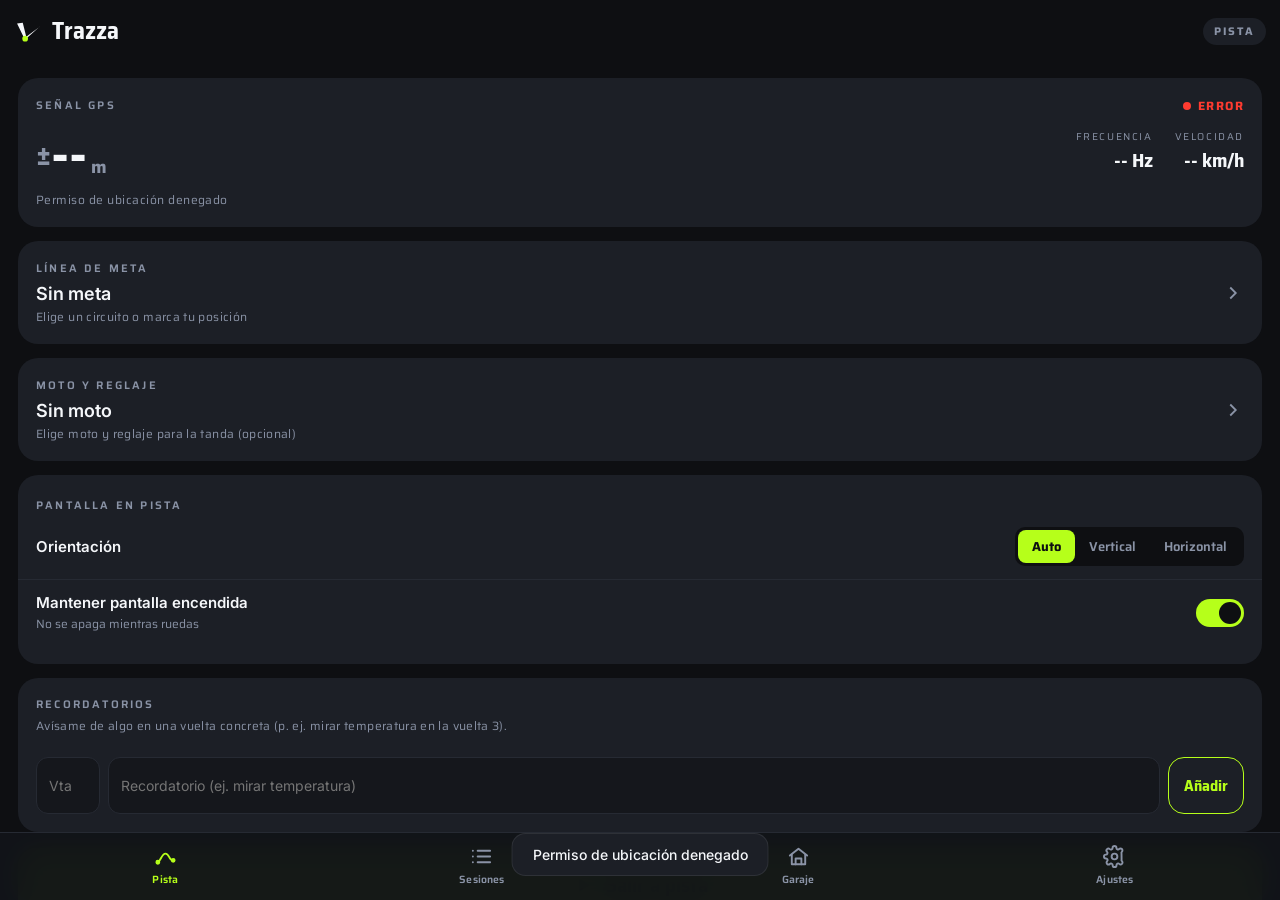
==== commit b560a02f: "Rediseño con navegación por pestañas y opciones de pantalla Para que se sienta como una app: barra d" ====
--- a/app/index.html
+++ b/app/index.html
@@ -18,7 +18,7 @@
   <link rel="preconnect" href="https://fonts.gstatic.com" crossorigin>
   <link href="https://fonts.googleapis.com/css2?family=Saira:wght@400;500;600;700;800&family=Saira+Semi+Condensed:wght@600;700;800&family=Inter:wght@400;500;600;700&display=swap" rel="stylesheet">
 
-  <link rel="stylesheet" href="app.css?v=20261111e">
+  <link rel="stylesheet" href="app.css?v=20261111i">
 </head>
 <body>
 
@@ -29,9 +29,7 @@
       <svg width="28" height="28" viewBox="0 0 128 128"><path d="M14 30 L50 104 L122 40 L116 46 L56 90 L40 26 Z" fill="#F5F7FA"></path><circle cx="51" cy="99" r="13" fill="#B6FF1A"></circle></svg>
       <span class="brand-name">Trazza</span>
     </div>
-    <button class="icon-btn" id="btn-settings" aria-label="Ajustes">
-      <svg width="22" height="22" viewBox="0 0 24 24" fill="none" stroke="#8A93A6" stroke-width="2"><circle cx="12" cy="12" r="3"></circle><path d="M19.4 15a1.65 1.65 0 0 0 .33 1.82l.06.06a2 2 0 1 1-2.83 2.83l-.06-.06a1.65 1.65 0 0 0-1.82-.33 1.65 1.65 0 0 0-1 1.51V21a2 2 0 0 1-4 0v-.09A1.65 1.65 0 0 0 9 19.4a1.65 1.65 0 0 0-1.82.33l-.06.06a2 2 0 1 1-2.83-2.83l.06-.06a1.65 1.65 0 0 0 .33-1.82 1.65 1.65 0 0 0-1.51-1H3a2 2 0 0 1 0-4h.09A1.65 1.65 0 0 0 4.6 9a1.65 1.65 0 0 0-.33-1.82l-.06-.06a2 2 0 1 1 2.83-2.83l.06.06a1.65 1.65 0 0 0 1.82.33H9a1.65 1.65 0 0 0 1-1.51V3a2 2 0 0 1 4 0v.09a1.65 1.65 0 0 0 1 1.51 1.65 1.65 0 0 0 1.82-.33l.06-.06a2 2 0 1 1 2.83 2.83l-.06.06a1.65 1.65 0 0 0-.33 1.82V9a1.65 1.65 0 0 0 1.51 1H21a2 2 0 0 1 0 4h-.09a1.65 1.65 0 0 0-1.51 1z"></path></svg>
-    </button>
+    <span class="appbar-tag">Pista</span>
   </header>
 
   <div class="scroll">
@@ -67,9 +65,28 @@
         <span class="kicker">Moto y reglaje</span>
         <div class="row-title" id="bike-card-name">Sin moto</div>
         <div class="row-sub" id="bike-card-sub">Elige moto y reglaje para la tanda (opcional)</div>
+        <div class="bike-warn" id="bike-card-warn" hidden></div>
       </div>
       <svg class="chev" width="22" height="22" viewBox="0 0 24 24" fill="none" stroke="#8A93A6" stroke-width="2"><path d="M9 6l6 6-6 6"/></svg>
     </button>
+
+    <!-- Pantalla en pista (orientación + mantener encendida) -->
+    <div class="card screen-opts">
+      <span class="kicker">Pantalla en pista</span>
+      <div class="grow">
+        <div class="g-title">Orientación</div>
+        <div class="pills" id="orient">
+          <button data-orient="auto" class="on">Auto</button>
+          <button data-orient="vertical">Vertical</button>
+          <button data-orient="horizontal">Horizontal</button>
+        </div>
+      </div>
+      <div class="hr"></div>
+      <div class="grow">
+        <div><div class="g-title">Mantener pantalla encendida</div><div class="g-sub">No se apaga mientras ruedas</div></div>
+        <button class="sw" data-toggle="wakelock" id="sw-wakelock-home"><i></i></button>
+      </div>
+    </div>
 
     <!-- Recordatorios -->
     <div class="card rem-card">
@@ -92,7 +109,16 @@
       <span>Salir a pista</span>
     </button>
     <div class="cta-reason" id="start-reason">Esperando señal GPS y meta…</div>
-
+  </div>
+</section>
+
+<!-- ===================== SESIONES ===================== -->
+<section id="screen-sessions" class="screen">
+  <header class="appbar">
+    <span class="appbar-title left">Sesiones</span>
+    <span class="appbar-spacer"></span>
+  </header>
+  <div class="scroll">
     <div class="card dash-card" id="home-dash" hidden>
       <span class="kicker">Tu resumen</span>
       <div class="dash-grid">
@@ -102,8 +128,7 @@
         <div><span class="k">Mejor récord</span><span class="v green" id="dash-record">--</span></div>
       </div>
     </div>
-
-    <div class="list-head"><span class="kicker">Sesiones</span></div>
+    <div class="list-head"><span class="kicker">Tus tandas</span></div>
     <div id="session-list" class="stack"></div>
   </div>
 </section>
@@ -346,10 +371,7 @@
 <!-- ===================== GARAJE ===================== -->
 <section id="screen-garage" class="screen">
   <header class="appbar">
-    <button class="icon-btn" data-go="home" aria-label="Atrás">
-      <svg width="22" height="22" viewBox="0 0 24 24" fill="none" stroke="#F5F7FA" stroke-width="2.2"><path d="M15 6l-6 6 6 6"/></svg>
-    </button>
-    <span class="appbar-title">Garaje</span>
+    <span class="appbar-title left">Garaje</span>
     <span class="appbar-spacer"></span>
   </header>
   <div class="scroll">
@@ -471,6 +493,10 @@
     <div class="laps-head"><span class="kicker">Vueltas y sectores</span><span class="kicker">Tiempo · Δ</span></div>
     <div id="an-laps" class="stack tight"></div>
 
+    <!-- curva a curva (de la vuelta A) -->
+    <div class="laps-head" id="an-corners-head" hidden><span class="kicker">Curva a curva</span><span class="an-hint" id="an-corners-sub"></span></div>
+    <div id="an-corners" class="stack tight"></div>
+
     <p class="foot" id="an-honesty">GPS del móvil ≈1 Hz: trabajamos en <b>décimas, no centésimas</b>. Las gráficas van por <b>distancia recorrida</b> y se suavizan entre fixes.</p>
   </div>
 </section>
@@ -478,10 +504,7 @@
 <!-- ===================== AJUSTES ===================== -->
 <section id="screen-settings" class="screen">
   <header class="appbar">
-    <button class="icon-btn" data-go="home" aria-label="Atrás">
-      <svg width="22" height="22" viewBox="0 0 24 24" fill="none" stroke="#F5F7FA" stroke-width="2.2"><path d="M15 6l-6 6 6 6"/></svg>
-    </button>
-    <span class="appbar-title">Ajustes</span>
+    <span class="appbar-title left">Ajustes</span>
     <span class="appbar-spacer"></span>
   </header>
 
@@ -553,14 +576,34 @@
   </div>
 </section>
 
+<!-- ===================== NAVEGACIÓN (tab bar) ===================== -->
+<nav class="tabbar" id="tabbar">
+  <button class="tab on" data-tab="home" type="button">
+    <svg viewBox="0 0 24 24" fill="none" stroke="currentColor" stroke-width="2" stroke-linecap="round" stroke-linejoin="round"><path d="M4 18c3-1 4-9 8-9s4 8 8 7"/><circle cx="4" cy="18" r="1.5"/><circle cx="20" cy="16" r="1.5"/></svg>
+    <span>Pista</span>
+  </button>
+  <button class="tab" data-tab="sessions" type="button">
+    <svg viewBox="0 0 24 24" fill="none" stroke="currentColor" stroke-width="2" stroke-linecap="round" stroke-linejoin="round"><path d="M8 6h13M8 12h13M8 18h13M3 6h.01M3 12h.01M3 18h.01"/></svg>
+    <span>Sesiones</span>
+  </button>
+  <button class="tab" data-tab="garage" type="button">
+    <svg viewBox="0 0 24 24" fill="none" stroke="currentColor" stroke-width="2" stroke-linecap="round" stroke-linejoin="round"><path d="M3 11l9-7 9 7"/><path d="M5 10v10h14V10"/><path d="M9 20v-6h6v6"/></svg>
+    <span>Garaje</span>
+  </button>
+  <button class="tab" data-tab="settings" type="button">
+    <svg viewBox="0 0 24 24" fill="none" stroke="currentColor" stroke-width="2" stroke-linecap="round" stroke-linejoin="round"><circle cx="12" cy="12" r="3"/><path d="M19.4 15a1.65 1.65 0 0 0 .33 1.82l.06.06a2 2 0 1 1-2.83 2.83l-.06-.06a1.65 1.65 0 0 0-1.82-.33 1.65 1.65 0 0 0-1 1.51V21a2 2 0 0 1-4 0v-.09A1.65 1.65 0 0 0 9 19.4a1.65 1.65 0 0 0-1.82.33l-.06.06a2 2 0 1 1-2.83-2.83l.06-.06a1.65 1.65 0 0 0 .33-1.82 1.65 1.65 0 0 0-1.51-1H3a2 2 0 0 1 0-4h.09A1.65 1.65 0 0 0 4.6 9a1.65 1.65 0 0 0-.33-1.82l-.06-.06a2 2 0 1 1 2.83-2.83l.06.06a1.65 1.65 0 0 0 1.82.33H9a1.65 1.65 0 0 0 1-1.51V3a2 2 0 0 1 4 0v.09a1.65 1.65 0 0 0 1 1.51 1.65 1.65 0 0 0 1.82-.33l.06-.06a2 2 0 1 1 2.83 2.83l-.06.06a1.65 1.65 0 0 0-.33 1.82z"/></svg>
+    <span>Ajustes</span>
+  </button>
+</nav>
+
 <div id="toast" class="toast"></div>
 
-<script src="detect.js?v=20261111e"></script>
-<script src="analyze.js?v=20261111e"></script>
-<script src="sensors.js?v=20261111e"></script>
-<script src="garage.js?v=20261111e"></script>
-<script src="cartagena-track.js?v=20261111e"></script>
-<script src="sim.js?v=20261111e"></script>
-<script src="app.js?v=20261111e"></script>
+<script src="detect.js?v=20261111i"></script>
+<script src="analyze.js?v=20261111i"></script>
+<script src="sensors.js?v=20261111i"></script>
+<script src="garage.js?v=20261111i"></script>
+<script src="cartagena-track.js?v=20261111i"></script>
+<script src="sim.js?v=20261111i"></script>
+<script src="app.js?v=20261111i"></script>
 </body>
 </html>
--- a/app/app.css
+++ b/app/app.css
@@ -353,6 +353,36 @@
 .mbar i{display:block;height:100%;border-radius:4px;background:var(--hiviz);}
 .mbar i.warn{background:var(--ambar);} .mbar i.bad{background:var(--rojo);}
 .maint-bot{display:flex;justify-content:space-between;align-items:center;font-size:12px;color:var(--niebla);}
+.maint-bot .mint b{color:var(--blanco);font-family:var(--num);font-weight:700;}
+.maint-bot .mint-d{width:24px;height:24px;border-radius:7px;background:var(--grafito);border:1px solid var(--linea);color:var(--blanco);font-family:var(--display);font-weight:700;font-size:15px;line-height:1;margin:0 2px;}
+.maint-bot .mint-d:active{background:var(--hiviz);color:var(--asfalto);border-color:var(--hiviz);}
+.bike-warn{margin-top:6px;font-size:12.5px;font-weight:600;color:var(--rojo);}
+
+/* ===================== Navegación (tab bar) + rediseño app ===================== */
+.appbar-tag{font-family:var(--num);font-weight:700;font-size:11px;letter-spacing:.18em;text-transform:uppercase;color:var(--niebla);background:var(--grafito);padding:5px 11px;border-radius:999px;}
+.appbar-title.left{margin:0;text-align:left;flex:1;}
+.tabbar{position:fixed;left:0;right:0;bottom:0;z-index:50;display:flex;gap:2px;
+  background:rgba(18,20,25,.92);backdrop-filter:saturate(1.3) blur(14px);-webkit-backdrop-filter:saturate(1.3) blur(14px);
+  border-top:1px solid var(--linea);padding:8px 8px calc(env(safe-area-inset-bottom) + 8px);}
+.tabbar.hidden{display:none;}
+.tab{flex:1;display:flex;flex-direction:column;align-items:center;gap:3px;padding:4px 0;color:var(--niebla);background:none;transition:color .15s;}
+.tab svg{width:23px;height:23px;}
+.tab span{font-family:var(--num);font-weight:600;font-size:10.5px;letter-spacing:.01em;}
+.tab.on{color:var(--hiviz);}
+.tab:active{color:var(--blanco);}
+/* las pantallas raíz dejan hueco para la tab bar */
+#screen-home .scroll,#screen-sessions .scroll,#screen-garage .scroll,#screen-settings .scroll{padding-bottom:calc(env(safe-area-inset-bottom) + 86px);}
+/* tarjeta de opciones de pantalla (orientación + encendido) */
+.screen-opts .grow{padding:13px 0;}
+.screen-opts .hr{margin:0 -18px;background:var(--linea);}
+/* forzar orientación en el HUD (además del bloqueo nativo cuando es PWA) */
+#screen-hud[data-orient="vertical"].active .hud-top,
+#screen-hud[data-orient="vertical"].active .hud-body{display:flex !important;}
+#screen-hud[data-orient="vertical"].active #track-mode{display:none !important;}
+#screen-hud[data-orient="horizontal"].active .hud-top,
+#screen-hud[data-orient="horizontal"].active .hud-body{display:none !important;}
+#screen-hud[data-orient="horizontal"].active #track-mode{display:flex;flex-direction:column;height:100%;width:100%;
+  padding-left:env(safe-area-inset-left);padding-right:env(safe-area-inset-right);padding-bottom:env(safe-area-inset-bottom);}
 .best-row{display:flex;justify-content:space-between;align-items:center;gap:10px;background:var(--grafito-2);border:1px solid var(--linea);border-radius:12px;padding:11px 13px;}
 .best-row .br-c{font-weight:600;font-size:14.5px;} .best-row .br-s{font-size:12px;color:var(--niebla);}
 .best-row .br-t{font-family:var(--display);font-weight:700;font-size:20px;font-variant-numeric:tabular-nums;}
@@ -376,3 +406,14 @@
 .sess-bike{display:inline-block;margin-left:8px;font-family:var(--display);font-weight:700;font-size:11px;color:var(--cian);background:rgba(31,224,200,.1);border-radius:6px;padding:1px 7px;vertical-align:middle;}
 .pills.sm{margin:14px 0 0;}
 .pills.sm button{padding:9px 10px;font-size:14px;}
+/* curva a curva */
+.corner{display:flex;align-items:center;gap:12px;background:var(--grafito-2);border:1px solid var(--linea);border-radius:13px;padding:11px 13px;}
+.corner .cn{flex:0 0 auto;width:40px;height:40px;border-radius:11px;background:rgba(31,224,200,.12);color:var(--cian);font-family:var(--display);font-weight:800;font-size:17px;display:flex;align-items:center;justify-content:center;}
+.corner .cbody{flex:1;min-width:0;}
+.corner .cmain{display:flex;align-items:baseline;gap:8px;}
+.corner .cv{font-family:var(--display);font-weight:700;font-size:22px;font-variant-numeric:tabular-nums;color:var(--blanco);}
+.corner .cv em{font-style:normal;font-size:12px;color:var(--niebla);margin-left:2px;font-weight:600;}
+.corner .cl{font-size:12px;color:var(--niebla);}
+.corner .csub{font-size:12px;color:var(--niebla);margin-top:2px;}
+.corner .cdelta{flex:0 0 auto;font-family:var(--display);font-weight:800;font-size:18px;font-variant-numeric:tabular-nums;}
+.corner .cdelta.good{color:var(--hiviz);} .corner .cdelta.bad{color:var(--rojo);} .corner .cdelta.flat{color:var(--niebla);}
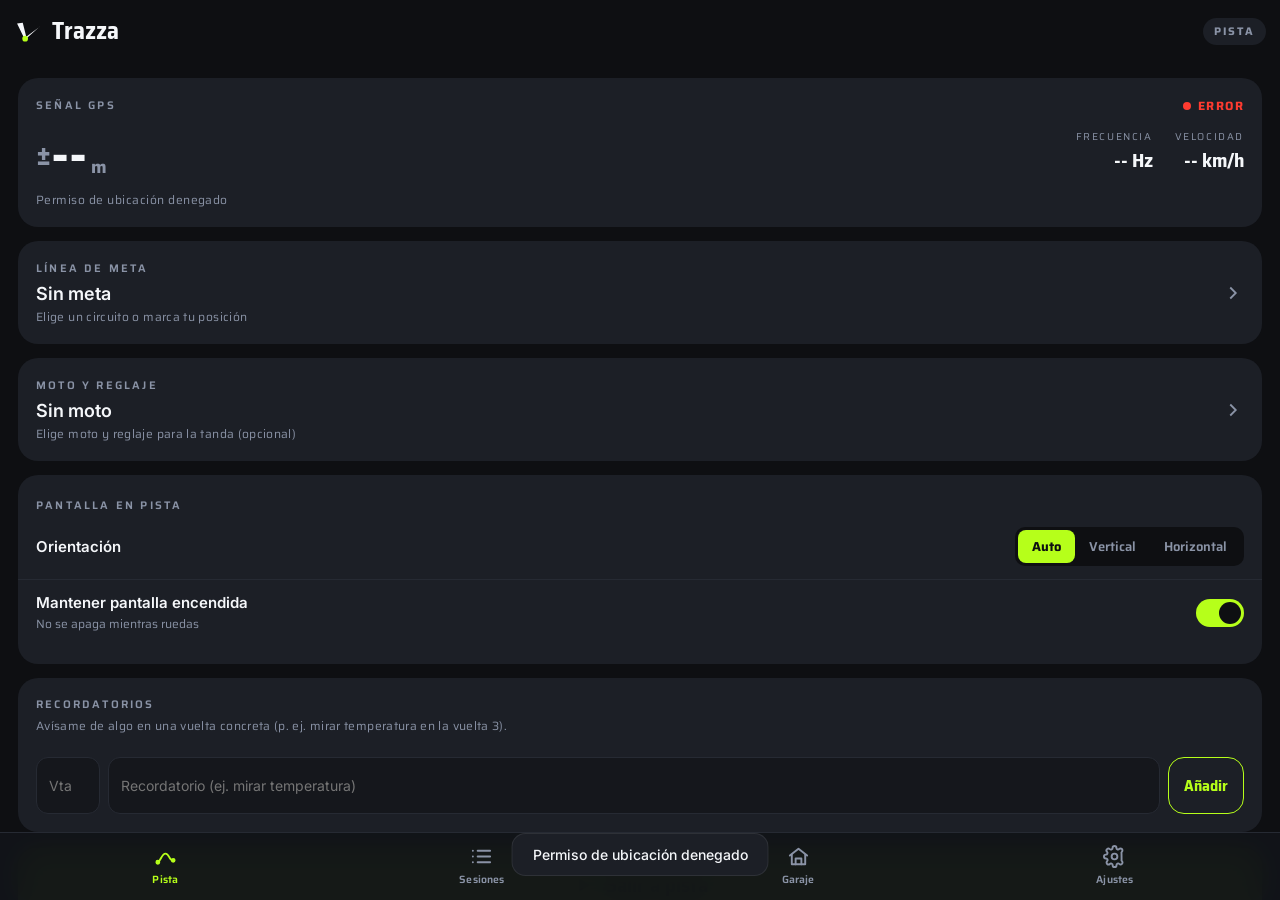
==== commit 5fa3de7f: "Rediseña el HUD tipo cabina (inspirado en la competencia) Pulido visual del HUD, la pantalla que más" ====
--- a/app/index.html
+++ b/app/index.html
@@ -18,7 +18,7 @@
   <link rel="preconnect" href="https://fonts.gstatic.com" crossorigin>
   <link href="https://fonts.googleapis.com/css2?family=Saira:wght@400;500;600;700;800&family=Saira+Semi+Condensed:wght@600;700;800&family=Inter:wght@400;500;600;700&display=swap" rel="stylesheet">
 
-  <link rel="stylesheet" href="app.css?v=20261111i">
+  <link rel="stylesheet" href="app.css?v=20261111j">
 </head>
 <body>
 
@@ -219,9 +219,18 @@
 <!-- ===================== HUD ===================== -->
 <section id="screen-hud" class="screen hud">
   <div class="hud-reminder" id="hud-reminder" hidden role="alert"></div>
+  <!-- tira de estado (telemetría) -->
+  <div class="hud-strip">
+    <i class="hs-dot" id="hud-strip-dot"></i>
+    <span id="hud-strip-gps">GPS -- Hz · ±-- m</span>
+    <span class="hs-sens" id="hud-strip-sens" hidden>sensores -- Hz</span>
+    <span class="hs-spacer"></span>
+    <span id="hud-clock">--:--</span>
+  </div>
+
   <div class="hud-top">
     <span class="hud-lapnum" id="hud-lapnum">VUELTA 00</span>
-    <span class="fixpill sm" id="hud-gps"><i class="dot"></i><span id="hud-gps-text">±-- m</span></span>
+    <span class="hud-top-best"><em>MEJOR</em><b id="hud-best">--</b></span>
     <button class="hud-fin" id="btn-stop">FIN</button>
   </div>
 
@@ -232,42 +241,37 @@
       <div class="hero" id="hud-cur">0:00<span class="ms">.000</span></div>
     </div>
 
-    <div class="delta" id="hud-delta">
-      <span class="kicker">Delta · predictivo vs mejor</span>
-      <div class="delta-num" id="hud-delta-num">--</div>
+    <div class="delta2" id="hud-delta">
+      <div class="d2-main">
+        <span class="kicker">Delta · por distancia</span>
+        <div class="delta-num" id="hud-delta-num">--</div>
+      </div>
+      <div class="d2-side">
+        <div><span class="k">Previsión</span><b id="hud-prevision">--</b></div>
+        <div><span class="k">Última</span><b id="hud-last">--</b></div>
+      </div>
     </div>
 
     <div class="sectors" id="hud-sectors"></div>
 
-    <div class="duo">
-      <div class="duo-cell">
-        <span class="kicker">Última</span>
-        <div class="duo-num" id="hud-last">--</div>
-      </div>
-      <div class="duo-cell best">
-        <span class="kicker green">Mejor</span>
-        <div class="duo-num green" id="hud-best">--</div>
-      </div>
-    </div>
-
     <div class="hud-fill"></div>
 
-    <div class="telemetry" id="hud-telemetry" hidden>
-      <div class="tl-cell">
-        <span class="kicker">Inclinación</span>
-        <div class="tl-num"><span id="hud-lean">0</span><em>°</em></div>
-        <span class="tl-side" id="hud-lean-side">—</span>
-      </div>
-      <div class="tl-cell">
-        <span class="kicker cyan">Fuerza G</span>
-        <div class="tl-num"><span id="hud-g">0.0</span><em>g</em></div>
-        <span class="tl-side">lateral + frenada</span>
-      </div>
-    </div>
-
-    <div class="speed">
-      <div class="speed-now"><span id="hud-spd">0</span><em id="hud-spd-unit">KM/H</em></div>
-      <div class="speed-max"><span class="kicker">Máx</span><div id="hud-spdmax">0</div></div>
+    <div class="hud-data">
+      <div class="hd-cell">
+        <span class="k">Velocidad</span>
+        <div class="hd-v cyan"><span id="hud-spd">0</span><em id="hud-spd-unit">km/h</em></div>
+        <span class="hd-sub">máx <b id="hud-spdmax">0</b></span>
+      </div>
+      <div class="hd-cell tel" id="hud-tel-lean" hidden>
+        <span class="k">Inclinación</span>
+        <div class="hd-v"><span id="hud-lean">0</span><em>°</em></div>
+        <span class="hd-sub" id="hud-lean-side">—</span>
+      </div>
+      <div class="hd-cell tel" id="hud-tel-g" hidden>
+        <span class="k">Fuerza G</span>
+        <div class="hd-v"><span id="hud-g">0.0</span><em>g</em></div>
+        <span class="hd-sub">lat + fren</span>
+      </div>
     </div>
   </div>
 
@@ -598,12 +602,12 @@
 
 <div id="toast" class="toast"></div>
 
-<script src="detect.js?v=20261111i"></script>
-<script src="analyze.js?v=20261111i"></script>
-<script src="sensors.js?v=20261111i"></script>
-<script src="garage.js?v=20261111i"></script>
-<script src="cartagena-track.js?v=20261111i"></script>
-<script src="sim.js?v=20261111i"></script>
-<script src="app.js?v=20261111i"></script>
+<script src="detect.js?v=20261111j"></script>
+<script src="analyze.js?v=20261111j"></script>
+<script src="sensors.js?v=20261111j"></script>
+<script src="garage.js?v=20261111j"></script>
+<script src="cartagena-track.js?v=20261111j"></script>
+<script src="sim.js?v=20261111j"></script>
+<script src="app.js?v=20261111j"></script>
 </body>
 </html>
--- a/app/app.css
+++ b/app/app.css
@@ -166,7 +166,7 @@
 #track-mode.faster .tk-fin,#track-mode.slower .tk-fin{border-color:rgba(255,255,255,.8);}
 
 @media (orientation:landscape){
-  #screen-hud.active .hud-top, #screen-hud.active .hud-body{display:none;}
+  #screen-hud.active .hud-strip, #screen-hud.active .hud-top, #screen-hud.active .hud-body{display:none;}
   #screen-hud.active #track-mode{display:flex;flex-direction:column;height:100%;width:100%;
     padding-left:env(safe-area-inset-left);padding-right:env(safe-area-inset-right);padding-bottom:env(safe-area-inset-bottom);}
   /* el aviso de recordatorio, en horizontal, no tapa el tiempo */
@@ -201,10 +201,24 @@
 .hero{font-family:var(--display);font-weight:700;font-size:68px;line-height:.86;letter-spacing:-.02em;font-variant-numeric:tabular-nums;margin-top:2px;}
 .hero .ms{color:var(--niebla);}
 
-.delta{margin-top:16px;background:var(--grafito);border-radius:20px;padding:14px 18px;transition:background .15s;}
-.delta.good{background:rgba(182,255,26,.12);} .delta.bad{background:rgba(255,59,48,.12);}
+/* tira de estado (GPS/sensores/reloj) */
+.hud-strip{display:flex;align-items:center;gap:7px;padding:calc(env(safe-area-inset-top) + 8px) 18px 0;font-family:var(--num);font-weight:600;font-size:11.5px;letter-spacing:.02em;color:var(--niebla);}
+.hs-dot{width:7px;height:7px;border-radius:50%;background:var(--niebla);flex:none;}
+.hs-dot.ok{background:var(--hiviz);} .hs-dot.wait{background:var(--ambar);} .hs-dot.bad{background:var(--rojo);}
+.hs-sens{color:var(--cian);} .hs-spacer{flex:1;} #hud-clock{font-variant-numeric:tabular-nums;}
+/* cabecera: MEJOR a la derecha */
+.hud-top-best{margin-left:auto;display:flex;flex-direction:column;align-items:flex-end;line-height:1;gap:2px;}
+.hud-top-best em{font-style:normal;font-family:var(--num);font-weight:600;font-size:9.5px;letter-spacing:.16em;color:var(--niebla);}
+.hud-top-best b{font-family:var(--display);font-weight:700;font-size:18px;color:var(--hiviz);font-variant-numeric:tabular-nums;}
+/* delta + previsión + última */
+.delta2{display:flex;gap:14px;margin-top:14px;background:var(--grafito);border-radius:20px;padding:14px 18px;transition:background .15s;}
+.delta2.good{background:rgba(182,255,26,.12);} .delta2.bad{background:rgba(255,59,48,.12);}
+.d2-main{flex:1;min-width:0;}
 .delta-num{font-family:var(--display);font-weight:700;font-size:50px;line-height:.85;font-variant-numeric:tabular-nums;color:var(--niebla);margin-top:4px;}
 .delta-num.good{color:var(--hiviz);} .delta-num.bad{color:var(--rojo);}
+.d2-side{display:flex;flex-direction:column;justify-content:center;gap:11px;flex:0 0 auto;min-width:94px;border-left:1px solid var(--linea);padding-left:14px;}
+.d2-side .k{display:block;font-family:var(--num);font-weight:600;font-size:10px;letter-spacing:.09em;text-transform:uppercase;color:var(--niebla);margin-bottom:1px;}
+.d2-side b{font-family:var(--display);font-weight:700;font-size:21px;font-variant-numeric:tabular-nums;color:var(--blanco);}
 
 /* sectores HUD */
 .sectors{display:flex;gap:8px;margin-top:12px;}
@@ -216,19 +230,16 @@
 .sectors .sec.warn .sd{color:var(--ambar);}
 .sectors .sec.bad .sd{color:var(--rojo);}
 
-.duo{display:flex;gap:12px;margin-top:14px;}
-.duo-cell{flex:1;background:var(--grafito);border-radius:16px;padding:14px 16px;}
-.duo-cell.best{border:1px solid rgba(182,255,26,.35);}
-.duo-num{font-family:var(--display);font-weight:700;font-size:32px;line-height:1;font-variant-numeric:tabular-nums;margin-top:6px;}
-.duo-num.green{color:var(--hiviz);}
-
 .hud-fill{flex:1;min-height:12px;}
-.speed{display:flex;align-items:flex-end;justify-content:space-between;padding-top:16px;border-top:1px solid var(--linea);}
-.speed-now{display:flex;align-items:baseline;gap:9px;}
-.speed-now span{font-family:var(--display);font-weight:700;font-size:72px;line-height:.8;color:var(--cian);font-variant-numeric:tabular-nums;}
-.speed-now em{font-style:normal;font-family:var(--num);font-weight:600;font-size:14px;letter-spacing:.12em;color:var(--cian);}
-.speed-max{text-align:right;}
-.speed-max div{font-family:var(--display);font-weight:700;font-size:28px;line-height:1;font-variant-numeric:tabular-nums;margin-top:2px;}
+/* fila de datos: velocidad / inclinación / G */
+.hud-data{display:flex;gap:10px;padding-top:14px;border-top:1px solid var(--linea);}
+.hud-data .hd-cell{flex:1;min-width:0;display:flex;flex-direction:column;gap:3px;}
+.hud-data .k{font-family:var(--num);font-weight:600;font-size:10px;letter-spacing:.1em;text-transform:uppercase;color:var(--niebla);}
+.hud-data .hd-v{display:flex;align-items:baseline;gap:3px;font-family:var(--display);font-weight:700;font-size:clamp(34px,11vw,46px);line-height:.85;font-variant-numeric:tabular-nums;color:var(--blanco);}
+.hud-data .hd-v.cyan{color:var(--cian);}
+.hud-data .hd-v em{font-style:normal;font-size:13px;font-weight:600;color:var(--niebla);}
+.hud-data .hd-sub{font-family:var(--num);font-size:11px;color:var(--niebla);}
+.hud-data .hd-sub b{color:var(--blanco);font-weight:700;}
 
 .screen.hud.flash{animation:flash .6s ease;}
 @keyframes flash{0%{background:var(--hiviz);}100%{background:var(--asfalto);}}
@@ -379,6 +390,7 @@
 #screen-hud[data-orient="vertical"].active .hud-top,
 #screen-hud[data-orient="vertical"].active .hud-body{display:flex !important;}
 #screen-hud[data-orient="vertical"].active #track-mode{display:none !important;}
+#screen-hud[data-orient="horizontal"].active .hud-strip,
 #screen-hud[data-orient="horizontal"].active .hud-top,
 #screen-hud[data-orient="horizontal"].active .hud-body{display:none !important;}
 #screen-hud[data-orient="horizontal"].active #track-mode{display:flex;flex-direction:column;height:100%;width:100%;
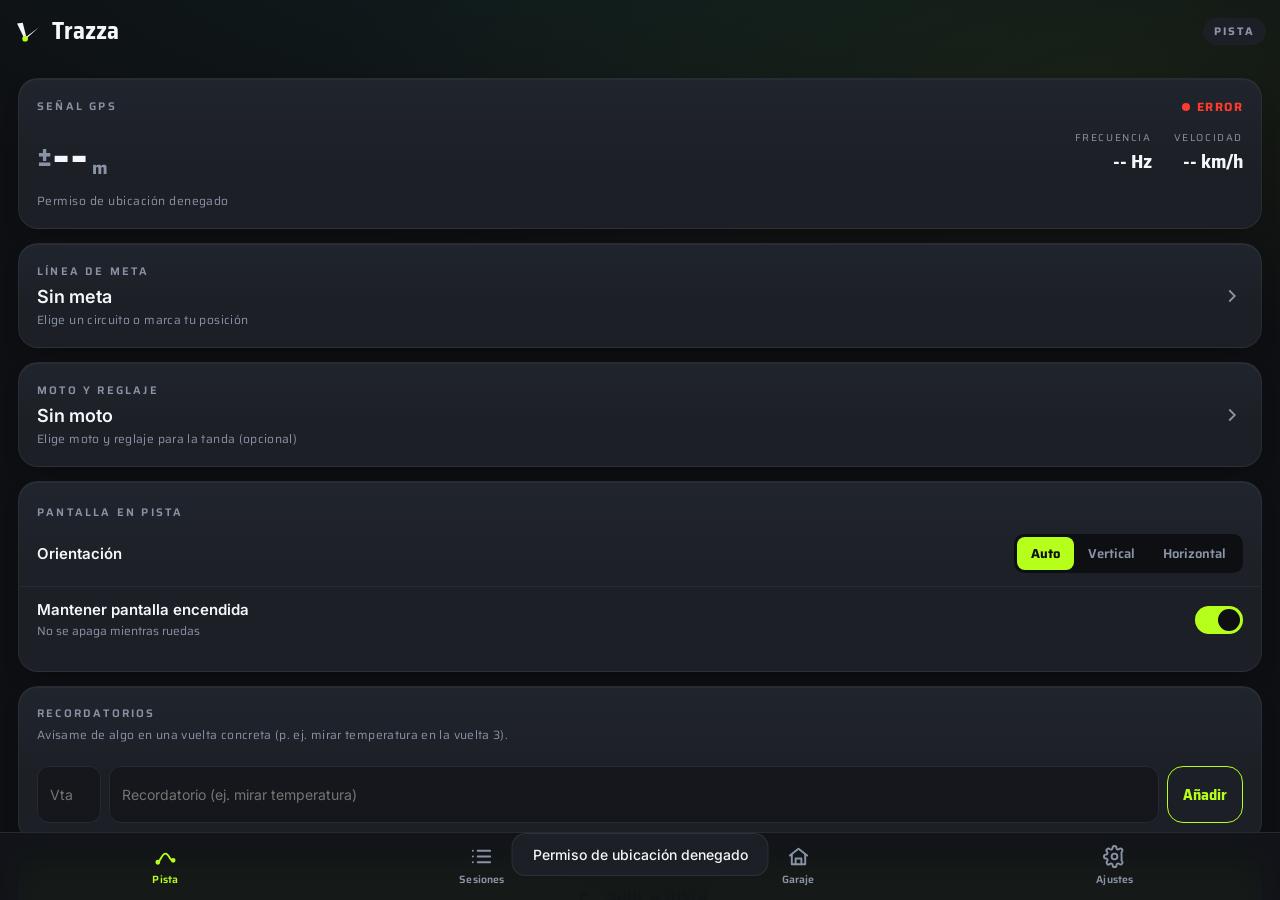
==== commit fb77924d: "Mapa sobre satélite en resumen y meta + pulido visual - Resumen y meta: trazada sobre imagen de saté" ====
--- a/app/index.html
+++ b/app/index.html
@@ -18,7 +18,7 @@
   <link rel="preconnect" href="https://fonts.gstatic.com" crossorigin>
   <link href="https://fonts.googleapis.com/css2?family=Saira:wght@400;500;600;700;800&family=Saira+Semi+Condensed:wght@600;700;800&family=Inter:wght@400;500;600;700&display=swap" rel="stylesheet">
 
-  <link rel="stylesheet" href="app.css?v=20261111j">
+  <link rel="stylesheet" href="app.css?v=20261112a">
 </head>
 <body>
 
@@ -131,6 +131,33 @@
     <div class="list-head"><span class="kicker">Tus tandas</span></div>
     <div id="session-list" class="stack"></div>
   </div>
+</section>
+
+<!-- ===================== ANTES DE SALIR (preflight) ===================== -->
+<section id="screen-preflight" class="screen">
+  <header class="appbar">
+    <button class="icon-btn" data-go="home" aria-label="Atrás">
+      <svg width="22" height="22" viewBox="0 0 24 24" fill="none" stroke="#F5F7FA" stroke-width="2.2"><path d="M15 6l-6 6 6 6"/></svg>
+    </button>
+    <span class="appbar-title left">Antes de salir</span>
+    <span class="appbar-spacer"></span>
+  </header>
+  <div class="scroll">
+    <div class="list-head"><span class="kicker">Comprobación</span></div>
+    <div class="group checks">
+      <div class="chk" id="chk-gps"><span class="ci"></span><div class="cx"><div class="ct">Señal GPS</div><div class="cs" id="chk-gps-sub">--</div></div></div>
+      <div class="hr"></div>
+      <div class="chk" id="chk-circuit"><span class="ci"></span><div class="cx"><div class="ct">Circuito y meta</div><div class="cs" id="chk-circuit-sub">--</div></div></div>
+      <div class="hr"></div>
+      <div class="chk" id="chk-bike"><span class="ci"></span><div class="cx"><div class="ct">Moto y reglaje</div><div class="cs" id="chk-bike-sub">--</div></div></div>
+      <div class="hr"></div>
+      <div class="chk" id="chk-sensors"><span class="ci"></span><div class="cx"><div class="ct">Sensores (inclinación y G)</div><div class="cs" id="chk-sensors-sub">--</div></div></div>
+      <div class="hr"></div>
+      <div class="chk" id="chk-screen"><span class="ci"></span><div class="cx"><div class="ct">Pantalla</div><div class="cs" id="chk-screen-sub">--</div></div></div>
+    </div>
+    <p class="help" id="preflight-note">Fija el móvil en el soporte, con la moto recta y parada. El cronómetro arranca en tu primer paso por meta.</p>
+  </div>
+  <div class="dock"><button class="cta" id="btn-preflight-go"><span>Salir a pista</span></button></div>
 </section>
 
 <!-- ===================== META ===================== -->
@@ -308,13 +335,15 @@
     <div class="card sum-card">
       <span class="kicker green">Mejor vuelta</span>
       <div class="sum-best" id="sum-best">--</div>
-      <div class="sum-stats">
+      <div class="sum-stats grid6">
         <div><span class="k">Óptima</span><span class="v green" id="sum-opt">--</span></div>
         <div><span class="k">Media</span><span class="v" id="sum-avg">--</span></div>
         <div><span class="k">Vueltas</span><span class="v" id="sum-count">0</span></div>
-        <div><span class="k">V. máx</span><span class="v" id="sum-vmax">--</span></div>
-      </div>
-      <div class="opt-note">Óptima = suma de tus mejores sectores</div>
+        <div><span class="k">V. máx</span><span class="v cyan" id="sum-vmax">--</span></div>
+        <div><span class="k">Distancia</span><span class="v" id="sum-dist">--</span></div>
+        <div><span class="k">Constancia</span><span class="v" id="sum-cons">--</span></div>
+      </div>
+      <div class="opt-note">Óptima = suma de tus mejores sectores · Constancia = desviación entre vueltas</div>
     </div>
 
     <div class="card imu-card" id="sum-imu" hidden>
@@ -602,12 +631,12 @@
 
 <div id="toast" class="toast"></div>
 
-<script src="detect.js?v=20261111j"></script>
-<script src="analyze.js?v=20261111j"></script>
-<script src="sensors.js?v=20261111j"></script>
-<script src="garage.js?v=20261111j"></script>
-<script src="cartagena-track.js?v=20261111j"></script>
-<script src="sim.js?v=20261111j"></script>
-<script src="app.js?v=20261111j"></script>
+<script src="detect.js?v=20261112a"></script>
+<script src="analyze.js?v=20261112a"></script>
+<script src="sensors.js?v=20261112a"></script>
+<script src="garage.js?v=20261112a"></script>
+<script src="cartagena-track.js?v=20261112a"></script>
+<script src="sim.js?v=20261112a"></script>
+<script src="app.js?v=20261112a"></script>
 </body>
 </html>
--- a/app/app.css
+++ b/app/app.css
@@ -10,7 +10,10 @@
 *{box-sizing:border-box;-webkit-tap-highlight-color:transparent;}
 html,body{margin:0;height:100%;}
 body{background:var(--asfalto);color:var(--blanco);font-family:var(--ui);overflow:hidden;
-  -webkit-user-select:none;user-select:none;overscroll-behavior:none;}
+  -webkit-user-select:none;user-select:none;overscroll-behavior:none;
+  background-image:radial-gradient(130% 70% at 50% -10%, rgba(31,224,200,.07), transparent 55%),
+    radial-gradient(120% 60% at 85% 8%, rgba(182,255,26,.05), transparent 50%);
+  background-attachment:fixed;}
 ::selection{background:var(--hiviz);color:var(--asfalto);}
 button{font-family:inherit;cursor:pointer;border:none;background:none;color:inherit;padding:0;}
 [hidden]{display:none!important;}   /* el atributo hidden siempre gana sobre display:flex/block */
@@ -36,7 +39,10 @@
 .list-head{margin:22px 2px 10px;}
 
 /* cards */
-.card{display:block;width:100%;text-align:left;background:var(--grafito);border-radius:20px;padding:18px;margin-top:14px;}
+.card{display:block;width:100%;text-align:left;border-radius:20px;padding:18px;margin-top:14px;
+  background:linear-gradient(180deg, #20242c, var(--grafito) 60%);
+  border:1px solid rgba(255,255,255,.055);
+  box-shadow:0 1px 0 rgba(255,255,255,.04) inset, 0 10px 28px -18px rgba(0,0,0,.9);}
 .card:active{filter:brightness(1.12);}
 .card-head{display:flex;align-items:center;justify-content:space-between;}
 
@@ -77,7 +83,8 @@
 /* sessions list */
 .stack{display:flex;flex-direction:column;gap:10px;}
 .stack.tight{gap:7px;}
-.sess{background:var(--grafito);border-radius:16px;padding:15px 16px;}
+.sess{background:linear-gradient(180deg, #1e222a, var(--grafito) 70%);border:1px solid rgba(255,255,255,.05);
+  border-radius:16px;padding:15px 16px;box-shadow:0 8px 22px -16px rgba(0,0,0,.85);}
 .sess:active{filter:brightness(1.15);}
 .sess .top{display:flex;align-items:center;justify-content:space-between;}
 .sess .nm{font-weight:600;font-size:16px;}
@@ -248,6 +255,8 @@
 .sum-card{margin-top:14px;}
 .sum-best{font-family:var(--display);font-weight:700;font-size:58px;line-height:.85;color:var(--hiviz);font-variant-numeric:tabular-nums;margin-top:4px;}
 .sum-stats{display:flex;gap:26px;margin-top:16px;}
+.sum-stats.grid6{display:grid;grid-template-columns:repeat(3,1fr);gap:15px 16px;}
+.sum-stats .v.cyan{color:var(--cian);}
 .sum-stats .k{display:block;font-family:var(--num);font-size:10px;letter-spacing:.16em;text-transform:uppercase;color:var(--niebla);}
 .sum-stats .v{font-family:var(--display);font-weight:700;font-size:22px;font-variant-numeric:tabular-nums;}
 .opt-note{font-family:var(--num);font-size:11px;letter-spacing:.04em;color:var(--niebla);margin-top:10px;}
@@ -369,6 +378,21 @@
 .maint-bot .mint-d:active{background:var(--hiviz);color:var(--asfalto);border-color:var(--hiviz);}
 .bike-warn{margin-top:6px;font-size:12.5px;font-weight:600;color:var(--rojo);}
 
+/* ===================== Preflight (antes de salir) ===================== */
+.checks .chk{display:flex;align-items:center;gap:13px;padding:15px 16px;}
+.checks .cx{flex:1;min-width:0;}
+.checks .ct{font-weight:600;font-size:15px;}
+.checks .cs{font-family:var(--num);font-size:12.5px;color:var(--niebla);margin-top:2px;}
+.checks .ci{flex:0 0 auto;width:26px;height:26px;border-radius:50%;display:flex;align-items:center;justify-content:center;background:var(--asfalto);border:1.5px solid var(--linea);font-family:var(--display);font-weight:800;font-size:15px;color:var(--niebla);}
+.checks .chk.ok .ci{background:rgba(182,255,26,.15);border-color:var(--hiviz);color:var(--hiviz);}
+.checks .chk.ok .ci::before{content:'✓';}
+.checks .chk.wait .ci{border-color:var(--ambar);color:var(--ambar);}
+.checks .chk.wait .ci::before{content:'!';}
+.checks .chk.bad .ci{border-color:var(--rojo);color:var(--rojo);}
+.checks .chk.bad .ci::before{content:'×';}
+.preset-right{display:flex;align-items:center;gap:9px;flex:none;}
+.preset-rec{font-family:var(--num);font-weight:700;font-size:12px;color:var(--hiviz);background:rgba(182,255,26,.1);padding:3px 8px;border-radius:7px;white-space:nowrap;}
+
 /* ===================== Navegación (tab bar) + rediseño app ===================== */
 .appbar-tag{font-family:var(--num);font-weight:700;font-size:11px;letter-spacing:.18em;text-transform:uppercase;color:var(--niebla);background:var(--grafito);padding:5px 11px;border-radius:999px;}
 .appbar-title.left{margin:0;text-align:left;flex:1;}
